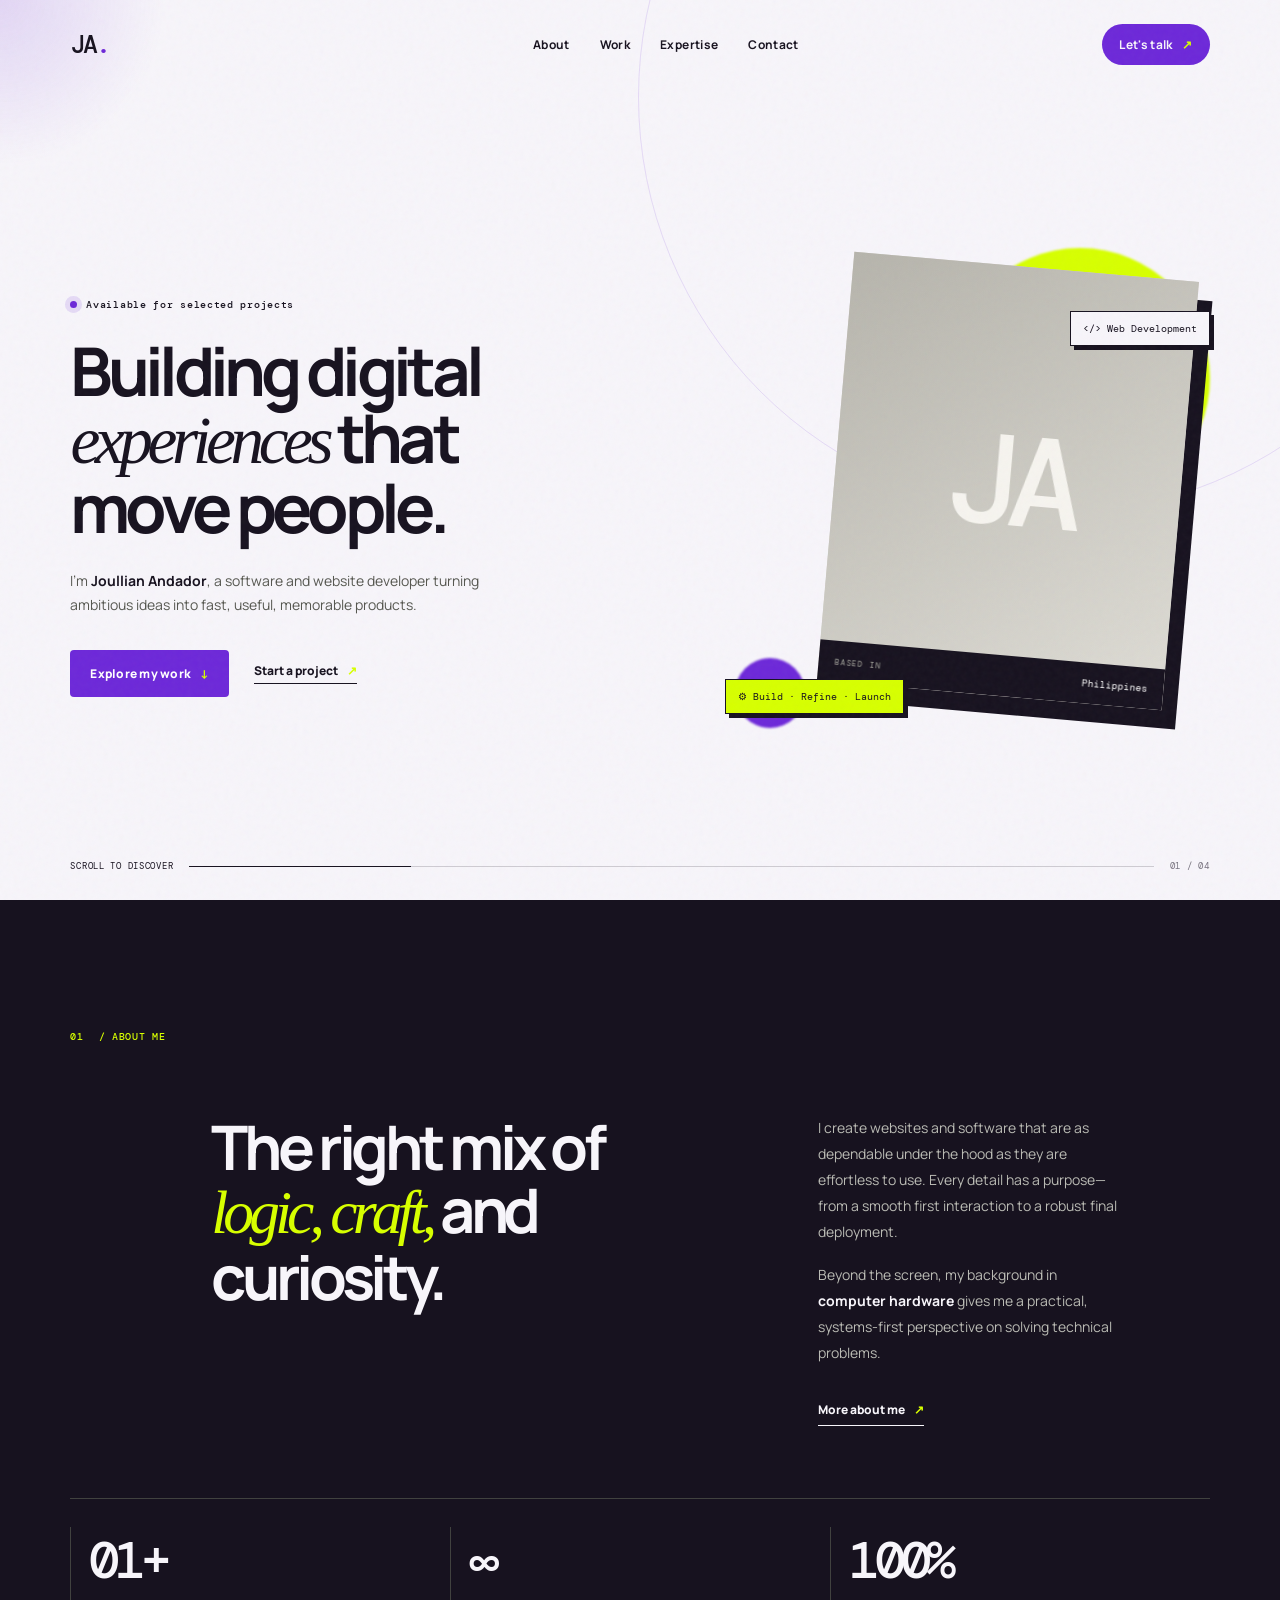
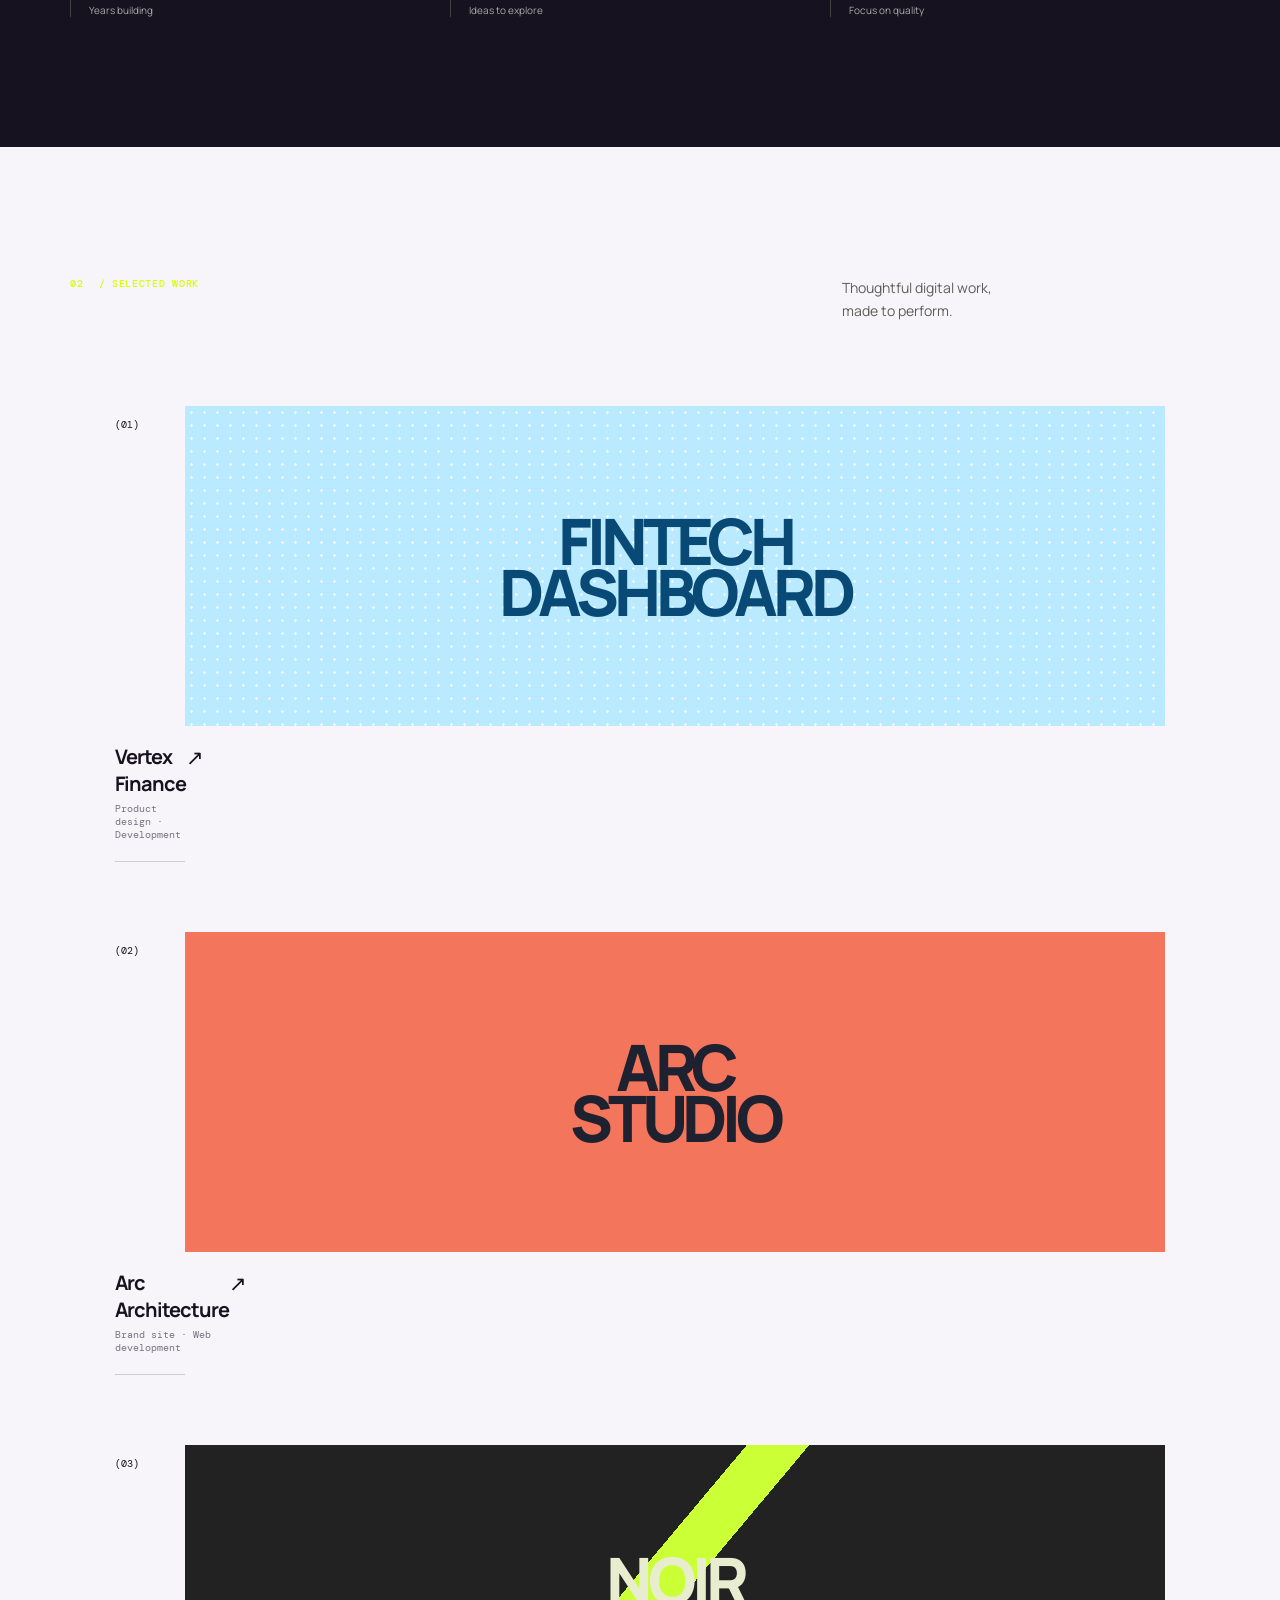
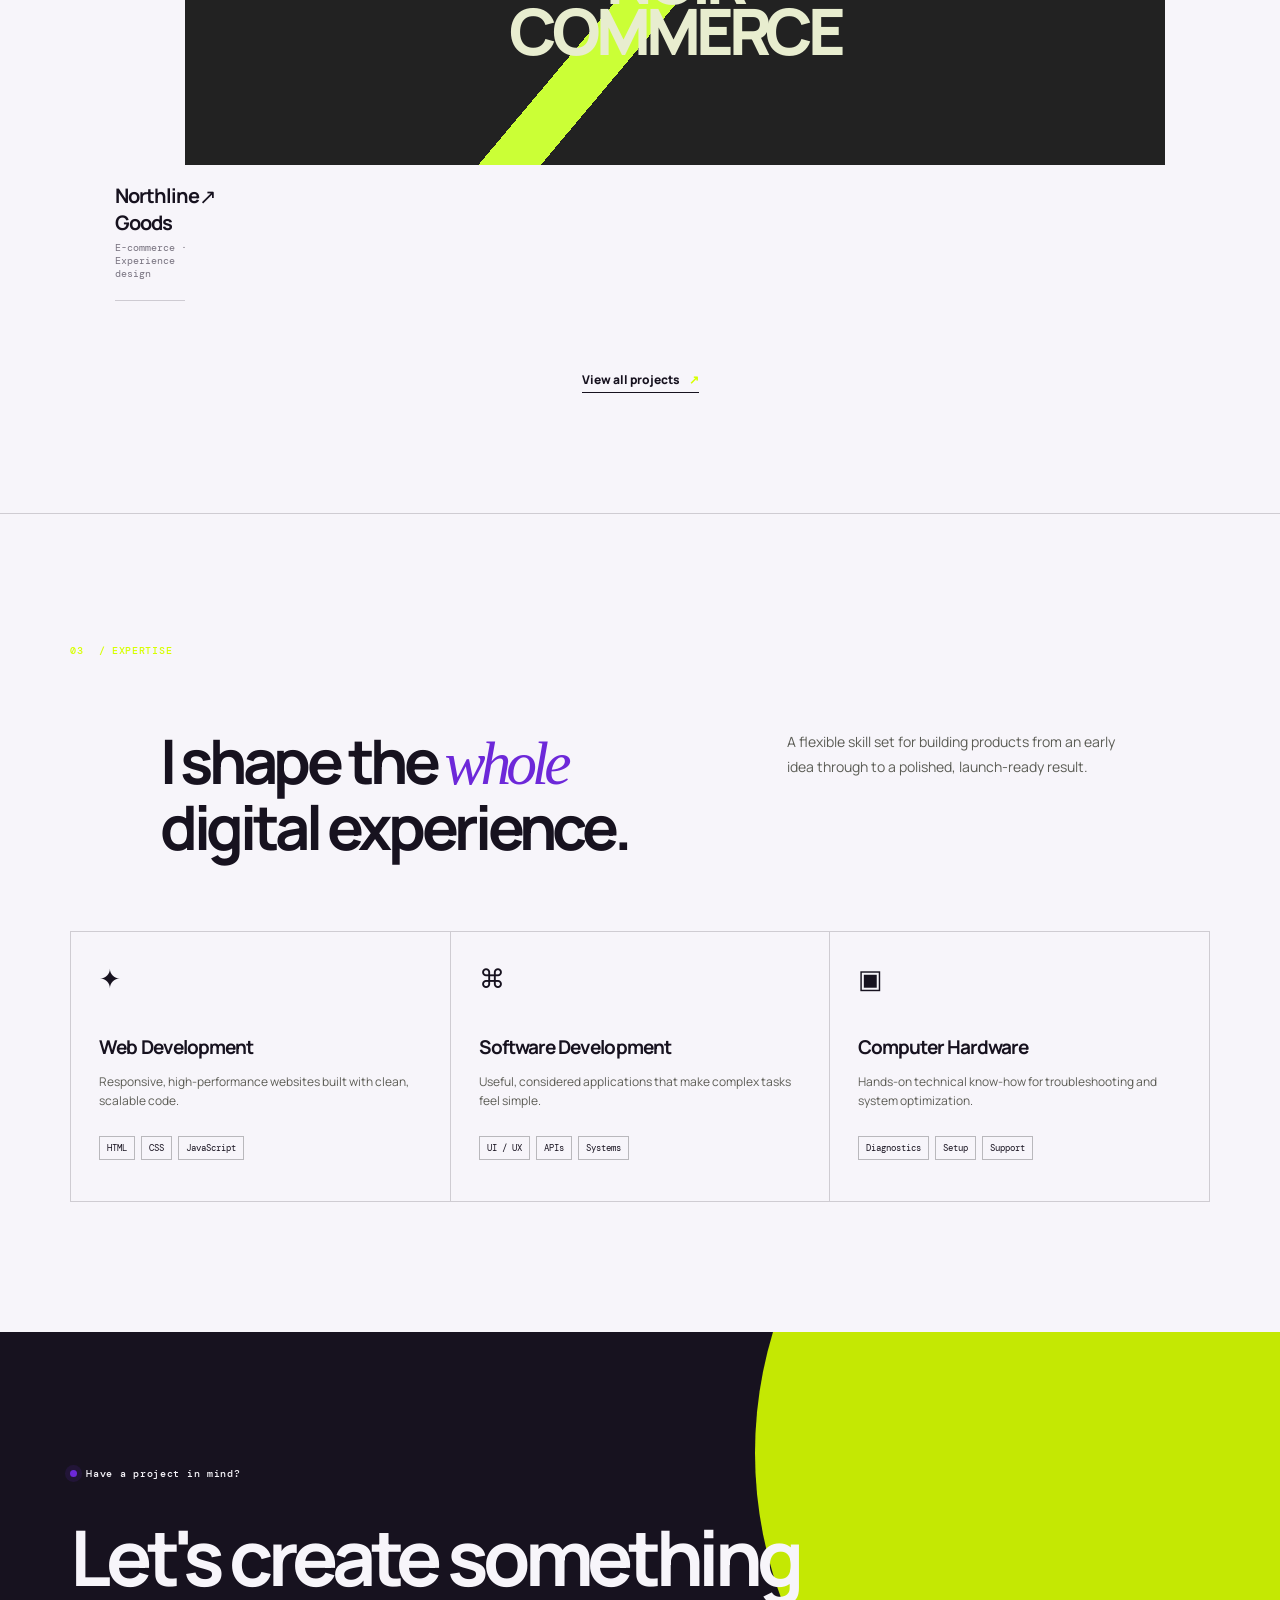
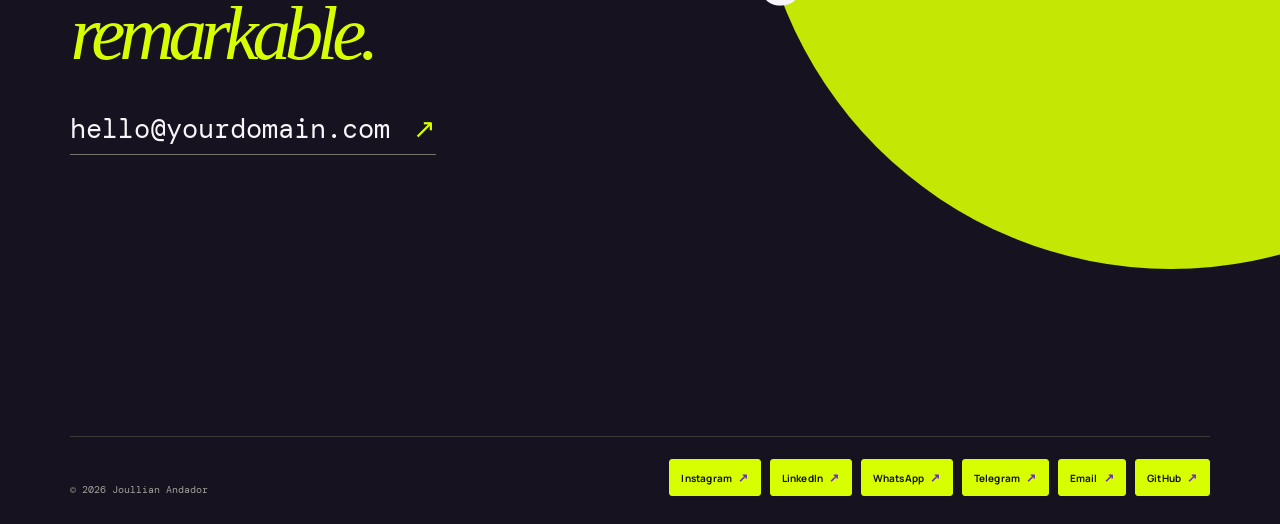
==== index.html @ 6fc22f57 "Add files via upload" ====
<!DOCTYPE html>
<html lang="en">
  <head>
    <meta charset="UTF-8" />
    <meta name="viewport" content="width=device-width, initial-scale=1.0" />
    <meta name="description" content="Joullian Andador — Software and Website Developer portfolio." />
    <title>Joullian Andador | Developer Portfolio</title>
    <link rel="preconnect" href="https://fonts.googleapis.com" />
    <link rel="preconnect" href="https://fonts.gstatic.com" crossorigin />
    <link href="https://fonts.googleapis.com/css2?family=DM+Mono:wght@400;500&family=Manrope:wght@400;500;600;700;800&display=swap" rel="stylesheet" />
    <link rel="stylesheet" href="styles.css" />
  </head>
  <body>
    <div class="noise"></div>
    <div class="cursor-glow"></div>

    <header class="site-header">
      <a class="brand" href="#home" aria-label="Joullian Andador home">JA<span>.</span></a>
      <button class="menu-toggle" aria-label="Open navigation" aria-expanded="false"><i></i><i></i></button>
      <nav class="nav" aria-label="Main navigation">
        <a href="#about">About</a><a href="#work">Work</a><a href="#skills">Expertise</a><a href="#contact">Contact</a>
      </nav>
      <a class="header-cta" href="#contact">Let's talk <span>↗</span></a>
    </header>

    <main>
      <section class="hero" id="home">
        <div class="hero-copy reveal">
          <p class="eyebrow"><span></span> Available for selected projects</p>
          <h1>Building digital<br /><em>experiences</em> that<br />move people.</h1>
          <p class="hero-intro">I'm <strong>Joullian Andador</strong>, a software and website developer turning ambitious ideas into fast, useful, memorable products.</p>
          <div class="hero-actions"><a class="button button-primary" href="#work">Explore my work <span>↓</span></a><a class="text-link" href="#contact">Start a project <span>↗</span></a></div>
        </div>
        <div class="hero-visual reveal delay-1">
          <div class="orb orb-one"></div><div class="orb orb-two"></div>
          <div class="portrait-card" data-tilt>
            <!-- Replace assets/profile.png with your own picture when needed. -->
            <img src="assets/profile.png" alt="Joullian Andador" onerror="this.style.display='none';this.nextElementSibling.style.display='grid'" />
            <div class="portrait-fallback"><span>JA</span><small>YOUR PHOTO</small></div>
            <div class="portrait-label"><span>BASED IN</span><b>Philippines</b></div>
          </div>
          <div class="floating-tag tag-code">&lt;/&gt; Web Development</div><div class="floating-tag tag-build">⚙ Build · Refine · Launch</div>
        </div>
        <div class="hero-bottom"><span>SCROLL TO DISCOVER</span><div class="scroll-line"></div><span>01 / 04</span></div>
      </section>

      <section class="about section" id="about">
        <p class="section-index">01 <span>/ ABOUT ME</span></p>
        <div class="about-grid">
          <h2 class="reveal">The right mix of <em>logic, craft,</em> and curiosity.</h2>
          <div class="about-text reveal delay-1"><p>I create websites and software that are as dependable under the hood as they are effortless to use. Every detail has a purpose—from a smooth first interaction to a robust final deployment.</p><p>Beyond the screen, my background in <strong>computer hardware</strong> gives me a practical, systems-first perspective on solving technical problems.</p><a class="text-link" href="about.html">More about me <span>↗</span></a></div>
        </div>
        <div class="stats reveal"><div><strong>01+</strong><span>Years building</span></div><div><strong>∞</strong><span>Ideas to explore</span></div><div><strong>100%</strong><span>Focus on quality</span></div></div>
      </section>

      <section class="work section" id="work">
        <div class="section-heading"><p class="section-index">02 <span>/ SELECTED WORK</span></p><p>Thoughtful digital work,<br />made to perform.</p></div>
        <div class="project-list">
          <a class="project project-a reveal" href="#" aria-label="View project one"><div class="project-number">(01)</div><div class="project-art art-a"><span>FINTECH<br />DASHBOARD</span></div><div class="project-info"><div><h3>Vertex Finance</h3><p>Product design · Development</p></div><span class="project-arrow">↗</span></div></a>
          <a class="project project-b reveal" href="#" aria-label="View project two"><div class="project-number">(02)</div><div class="project-art art-b"><span>ARC<br />STUDIO</span></div><div class="project-info"><div><h3>Arc Architecture</h3><p>Brand site · Web development</p></div><span class="project-arrow">↗</span></div></a>
          <a class="project project-c reveal" href="#" aria-label="View project three"><div class="project-number">(03)</div><div class="project-art art-c"><span>NOIR<br />COMMERCE</span></div><div class="project-info"><div><h3>Northline Goods</h3><p>E-commerce · Experience design</p></div><span class="project-arrow">↗</span></div></a>
        </div>
        <a class="all-work text-link" href="projects.html">View all projects <span>↗</span></a>
      </section>

      <section class="skills section" id="skills">
        <p class="section-index">03 <span>/ EXPERTISE</span></p>
        <div class="skills-head"><h2 class="reveal">I shape the <em>whole</em><br />digital experience.</h2><p class="reveal delay-1">A flexible skill set for building products from an early idea through to a polished, launch-ready result.</p></div>
        <div class="skill-grid">
          <article class="skill-card reveal"><span class="skill-icon">✦</span><h3>Web Development</h3><p>Responsive, high-performance websites built with clean, scalable code.</p><div class="chips"><span>HTML</span><span>CSS</span><span>JavaScript</span></div></article>
          <article class="skill-card reveal delay-1"><span class="skill-icon">⌘</span><h3>Software Development</h3><p>Useful, considered applications that make complex tasks feel simple.</p><div class="chips"><span>UI / UX</span><span>APIs</span><span>Systems</span></div></article>
          <article class="skill-card reveal delay-2"><span class="skill-icon">▣</span><h3>Computer Hardware</h3><p>Hands-on technical know-how for troubleshooting and system optimization.</p><div class="chips"><span>Diagnostics</span><span>Setup</span><span>Support</span></div></article>
        </div>
      </section>

      <section class="contact" id="contact">
        <div class="contact-orb"></div><p class="eyebrow reveal"><span></span> Have a project in mind?</p><h2 class="reveal delay-1">Let's create something<br /><em>remarkable.</em></h2><a class="contact-email reveal delay-2" href="mailto:hello@yourdomain.com">hello@yourdomain.com <span>↗</span></a>
        <div class="contact-footer"><p>© <span id="year"></span> Joullian Andador</p><div class="socials"><a href="https://instagram.com/yourusername" target="_blank" rel="noreferrer">Instagram <span>↗</span></a><a href="https://linkedin.com/in/yourusername" target="_blank" rel="noreferrer">LinkedIn <span>↗</span></a><a href="https://wa.me/yourphonenumber" target="_blank" rel="noreferrer">WhatsApp <span>↗</span></a><a href="https://t.me/yourusername" target="_blank" rel="noreferrer">Telegram <span>↗</span></a><a href="mailto:hello@yourdomain.com">Email <span>↗</span></a><a href="https://github.com/yourusername" target="_blank" rel="noreferrer">GitHub <span>↗</span></a></div></div>
      </section>
    </main>
    <script src="script.js"></script>
  </body>
</html>
---- styles.css ----
:root{--ink:#101112;--paper:#f2f0eb;--lime:#cdff37;--muted:#85857e;--line:rgba(16,17,18,.18)}*{box-sizing:border-box}html{scroll-behavior:smooth}body{margin:0;background:var(--paper);color:var(--ink);font-family:Manrope,Arial,sans-serif;overflow-x:hidden}.noise{position:fixed;inset:0;opacity:.045;pointer-events:none;z-index:10;background-image:url("data:image/svg+xml,%3Csvg viewBox='0 0 180 180' xmlns='http://www.w3.org/2000/svg'%3E%3Cfilter id='n'%3E%3CfeTurbulence type='fractalNoise' baseFrequency='.95' numOctaves='4' stitchTiles='stitch'/%3E%3C/filter%3E%3Crect width='100%25' height='100%25' filter='url(%23n)' opacity='.8'/%3E%3C/svg%3E")}.cursor-glow{position:fixed;width:360px;height:360px;border-radius:50%;background:radial-gradient(circle,rgba(205,255,55,.16),transparent 65%);pointer-events:none;z-index:0;transform:translate(-50%,-50%);transition:opacity .3s}.site-header{height:88px;display:flex;align-items:center;justify-content:space-between;padding:0 5.5vw;position:absolute;width:100%;z-index:4}.brand{color:var(--ink);text-decoration:none;font-family:'DM Mono',monospace;font-size:25px;font-weight:500;letter-spacing:-2px}.brand span{color:#78a400}.nav{display:flex;gap:30px;margin-left:120px}.nav a,.header-cta,.socials a{color:var(--ink);text-decoration:none;font-size:12px;font-weight:700;letter-spacing:.03em}.nav a{position:relative}.nav a:after{content:'';position:absolute;bottom:-5px;left:0;width:0;height:1px;background:var(--ink);transition:width .25s}.nav a:hover:after{width:100%}.header-cta{background:var(--ink);color:var(--paper);padding:12px 17px;border-radius:50px}.header-cta span,.button span,.text-link span,.contact-email span{color:var(--lime);margin-left:7px}.menu-toggle{display:none}.hero{position:relative;min-height:100vh;padding:170px 5.5vw 75px;display:grid;grid-template-columns:1.15fr .85fr;align-items:center;overflow:hidden}.hero:before{content:'';position:absolute;width:65vw;height:65vw;max-width:900px;max-height:900px;border-radius:50%;border:1px solid rgba(16,17,18,.07);right:-15vw;top:-25vw}.hero-copy{position:relative;z-index:2}.eyebrow,.section-index{font-family:'DM Mono',monospace;font-size:10px;letter-spacing:.07em;font-weight:500}.eyebrow{display:flex;align-items:center;gap:9px;margin:0 0 26px}.eyebrow span{display:inline-block;width:7px;height:7px;border-radius:50%;background:#92c900;box-shadow:0 0 0 5px rgba(146,201,0,.13)}h1,h2,h3,p{margin-top:0}h1{font-size:clamp(45px,5.25vw,83px);letter-spacing:-.07em;line-height:.99;font-weight:700;margin-bottom:28px}em{font-family:Georgia,serif;font-weight:400;letter-spacing:-.08em}.hero-intro{max-width:435px;font-size:14px;line-height:1.75;color:#55564f}.hero-intro strong{color:var(--ink)}.hero-actions{display:flex;align-items:center;gap:25px;margin-top:32px}.button{display:inline-block;text-decoration:none;font-size:12px;font-weight:800;letter-spacing:.02em;padding:15px 20px;border-radius:4px}.button-primary{background:var(--ink);color:white;box-shadow:0 7px 0 transparent;transition:transform .25s,box-shadow .25s}.button-primary:hover{transform:translateY(-4px);box-shadow:0 10px 18px rgba(0,0,0,.16)}.text-link{font-size:12px;font-weight:800;color:var(--ink);text-decoration:none;border-bottom:1px solid var(--ink);padding-bottom:4px;transition:color .2s}.text-link:hover{color:#6a9000}.hero-visual{height:500px;position:relative;z-index:1}.portrait-card{width:min(27vw,350px);height:430px;position:absolute;right:6%;top:18px;background:#d8d5cf;overflow:hidden;transform:rotate(5deg);box-shadow:15px 18px 0 var(--ink);transition:transform .4s ease}.portrait-card img{width:100%;height:100%;object-fit:cover;filter:grayscale(1) contrast(1.05)}.portrait-fallback{height:100%;place-items:center;background:linear-gradient(145deg,#b6b4ac,#dfddd6);font-family:'DM Mono',monospace;color:#f6f4ef;display:none;position:relative}.portrait-fallback span{font-size:clamp(75px,10vw,135px);font-weight:500;letter-spacing:-12px}.portrait-fallback small{position:absolute;bottom:22px;letter-spacing:.18em;font-size:9px}.portrait-label{position:absolute;bottom:0;left:0;right:0;padding:14px 16px;background:var(--ink);color:white;display:flex;justify-content:space-between;align-items:center;font-family:'DM Mono',monospace}.portrait-label span{font-size:8px;color:#a5a59d;letter-spacing:.1em}.portrait-label b{font-size:10px;font-weight:400}.orb{position:absolute;border-radius:50%;filter:blur(1px)}.orb-one{width:260px;height:260px;background:var(--lime);right:0;top:0}.orb-two{width:70px;height:70px;background:#fe7657;left:2%;bottom:20px}.floating-tag{position:absolute;font-family:'DM Mono',monospace;font-size:10px;background:var(--paper);border:1px solid var(--ink);padding:10px 12px;box-shadow:4px 4px 0 var(--ink)}.tag-code{right:0;top:63px}.tag-build{left:0;bottom:34px;background:var(--lime)}.hero-bottom{position:absolute;bottom:28px;left:5.5vw;right:5.5vw;display:flex;align-items:center;gap:16px;font:9px 'DM Mono',monospace;letter-spacing:.08em}.hero-bottom span:last-child{color:var(--muted)}.scroll-line{height:1px;flex:1;background:var(--line);position:relative}.scroll-line:after{content:'';position:absolute;width:23%;height:1px;background:var(--ink);animation:scroll 2s infinite ease-in-out}@keyframes scroll{50%{transform:translateX(300%)}}.section{padding:130px 5.5vw}.about{background:var(--ink);color:var(--paper)}.section-index{margin:0;color:var(--lime)}.section-index span{color:inherit;margin-left:8px}.about-grid{display:grid;grid-template-columns:1.2fr .8fr;gap:12vw;padding:72px 7vw 72px 11vw}.about h2,.skills h2{font-size:clamp(38px,4.8vw,71px);line-height:1.03;letter-spacing:-.07em;margin:0}.about h2 em{color:var(--lime)}.about-text{max-width:405px;font-size:14px;line-height:1.85;color:#babbb4}.about-text p+p{margin-top:18px}.about-text strong{color:var(--paper)}.about .text-link{display:inline-block;color:var(--paper);border-color:var(--paper);margin-top:19px}.stats{border-top:1px solid #41423f;display:grid;grid-template-columns:repeat(3,1fr);padding-top:28px}.stats div{border-left:1px solid #41423f;padding-left:18px}.stats strong{font:500 clamp(33px,4vw,57px) 'DM Mono',monospace;display:block;letter-spacing:-.1em}.stats span{font-size:10px;color:#aaa;display:block;margin-top:9px}.work{padding-bottom:110px}.section-heading{display:flex;justify-content:space-between;align-items:flex-start;margin-bottom:70px}.section-heading>p:last-child{font-size:14px;line-height:1.6;margin-right:17vw;color:#5d5d58}.project-list{max-width:1050px;margin:auto}.project{display:grid;grid-template-columns:70px 1fr;text-decoration:none;color:var(--ink);position:relative;margin-bottom:70px}.project-number{font:10px 'DM Mono',monospace;padding-top:12px}.project-art{height:320px;overflow:hidden;display:grid;place-items:center;font-size:clamp(33px,5vw,68px);font-weight:800;letter-spacing:-.08em;line-height:.8;text-align:center;transition:transform .4s}.project:hover .project-art{transform:scale(.985)}.art-a{background:#b9eaff;color:#084a75;background-image:radial-gradient(circle at 50%,rgba(255,255,255,.8) 1px,transparent 1.5px);background-size:13px 13px}.art-b{background:#f2755c;color:#1e2230}.art-c{background:#222;color:#e8edcf;background-image:linear-gradient(130deg,transparent 45%,#cbff36 45%,#cbff36 50%,transparent 50%)}.project-info{display:flex;justify-content:space-between;border-bottom:1px solid var(--line);padding:17px 0 20px}.project-info h3{font-size:20px;letter-spacing:-.05em;margin-bottom:5px}.project-info p{font:10px 'DM Mono',monospace;color:var(--muted);margin:0}.project-arrow{font-size:21px;transition:transform .25s}.project:hover .project-arrow{transform:translate(4px,-4px)}.all-work{display:block;width:max-content;margin:10px auto}.skills{border-top:1px solid var(--line)}.skills-head{display:grid;grid-template-columns:1.2fr .8fr;gap:10vw;padding:72px 7vw}.skills-head p{font-size:14px;line-height:1.8;color:#5b5c55;max-width:360px}.skills h2 em{color:#81aa00}.skill-grid{display:grid;grid-template-columns:repeat(3,1fr);border-top:1px solid var(--line);border-left:1px solid var(--line)}.skill-card{min-height:270px;padding:28px;border-right:1px solid var(--line);border-bottom:1px solid var(--line);transition:background .3s,transform .3s}.skill-card:hover{background:var(--lime);transform:translateY(-7px)}.skill-icon{font-size:26px}.skill-card h3{font-size:19px;letter-spacing:-.05em;margin:38px 0 12px}.skill-card p{font-size:12px;color:#5c5c55;line-height:1.65;min-height:42px}.chips{display:flex;gap:6px;flex-wrap:wrap;margin-top:22px}.chips span{font:9px 'DM Mono',monospace;border:1px solid rgba(0,0,0,.25);padding:5px 7px}.contact{min-height:88vh;position:relative;overflow:hidden;background:var(--ink);color:var(--paper);padding:135px 5.5vw 28px}.contact-orb{width:65vw;height:65vw;max-width:850px;max-height:850px;border-radius:50%;background:var(--lime);position:absolute;right:-24vw;top:-23vw;opacity:.9}.contact .eyebrow{position:relative}.contact h2{position:relative;font-size:clamp(43px,6vw,91px);line-height:.96;letter-spacing:-.07em;margin:40px 0}.contact h2 em{color:var(--lime)}.contact-email{position:relative;color:var(--paper);font:clamp(18px,2.1vw,31px) 'DM Mono',monospace;text-decoration:none;border-bottom:1px solid #75766f;padding-bottom:8px}.contact-footer{position:absolute;left:5.5vw;right:5.5vw;bottom:28px;display:flex;justify-content:space-between;align-items:end;border-top:1px solid #3c3d3b;padding-top:22px;font:10px 'DM Mono',monospace;color:#a1a29a}.contact-footer p{margin:0}.socials{display:flex;flex-wrap:wrap;justify-content:flex-end;gap:17px}.socials a{color:var(--paper);font-size:10px}.reveal{opacity:0;transform:translateY(24px);transition:opacity .75s ease,transform .75s cubic-bezier(.2,.8,.2,1)}.reveal.visible{opacity:1;transform:none}.delay-1{transition-delay:.12s}.delay-2{transition-delay:.24s}
@media(max-width:760px){.site-header{height:72px;padding:0 6vw}.nav,.header-cta{display:none}.menu-toggle{display:flex;width:40px;height:36px;flex-direction:column;justify-content:center;gap:6px;background:transparent;border:0}.menu-toggle i{display:block;width:23px;height:2px;background:var(--ink);margin-left:auto}.nav.open{display:flex;position:absolute;top:71px;left:0;right:0;margin:0;background:var(--paper);padding:22px 6vw;flex-direction:column;gap:20px;border-bottom:1px solid var(--line)}.hero{padding:122px 6vw 80px;display:block;min-height:850px}.hero h1{font-size:clamp(46px,13vw,70px)}.hero-visual{height:350px;margin-top:35px}.portrait-card{width:215px;height:285px;right:11%;top:22px;box-shadow:10px 12px 0 var(--ink)}.orb-one{width:190px;height:190px}.tag-code{top:5px}.tag-build{bottom:10px}.about-grid,.skills-head{grid-template-columns:1fr;padding:55px 0;gap:30px}.section{padding:85px 6vw}.stats{grid-template-columns:1fr 1fr;gap:25px}.stats div:last-child{grid-column:span 2}.section-heading{margin-bottom:43px}.section-heading>p:last-child{margin:0;text-align:right;font-size:12px}.project{grid-template-columns:1fr;margin-bottom:48px}.project-number{padding:0 0 8px}.project-art{height:230px}.project-info{padding:13px 0}.skill-grid{grid-template-columns:1fr}.skill-card{min-height:230px}.contact{padding:85px 6vw 130px;min-height:680px}.contact-orb{width:480px;height:480px;right:-280px;top:-170px}.contact-footer{left:6vw;right:6vw;bottom:22px;display:block}.socials{justify-content:flex-start;gap:11px 16px;margin-top:19px}.cursor-glow{display:none}}

/* Purple and neon-lime visual system */
:root{--ink:#17121f;--paper:#f7f5fa;--purple:#6d28d9;--lime:#d7ff00;--muted:#77727f;--line:rgba(23,18,31,.18)}
.brand span{color:var(--purple)}.header-cta,.button-primary{background:var(--purple)}.eyebrow span{background:var(--purple);box-shadow:0 0 0 5px rgba(109,40,217,.13)}.text-link:hover{color:var(--purple)}.orb-two{background:var(--purple)}.skills h2 em{color:var(--purple)}.cursor-glow{background:radial-gradient(circle,rgba(109,40,217,.15),transparent 65%)}.hero:before{border-color:rgba(109,40,217,.13)}
.socials{display:flex;flex-wrap:wrap;justify-content:flex-end;gap:9px}.socials a{color:var(--ink);background:var(--lime);border:1px solid var(--lime);padding:9px 11px;border-radius:3px;font:700 10px Manrope,Arial,sans-serif;letter-spacing:.02em;transition:background .2s,color .2s,transform .2s}.socials a span{color:var(--purple);margin-left:4px;font-size:12px}.socials a:hover{background:var(--purple);border-color:var(--purple);color:white;transform:translateY(-3px)}.socials a:hover span{color:var(--lime)}
.inner-page{background:var(--paper)}.inner-header{position:relative;border-bottom:1px solid var(--line)}.page-hero{padding:115px 14vw 100px;min-height:54vh;background:linear-gradient(120deg,#f7f5fa 65%,#eee8fb)}.page-hero h1{margin:24px 0}.page-hero>p:last-child{font-size:15px;line-height:1.8;color:#57515f;max-width:500px}.bio-section{display:grid;grid-template-columns:.85fr 1.15fr;gap:10vw;align-items:center;padding:100px 12vw}.bio-image{position:relative;max-width:390px}.bio-image img{width:100%;display:block;filter:contrast(1.04)}.bio-image span{display:block;background:var(--purple);color:white;padding:12px;font:10px 'DM Mono',monospace;letter-spacing:.08em}.bio-copy h2{font-size:clamp(38px,4.5vw,64px);letter-spacing:-.07em;line-height:1.02;margin:28px 0}.bio-copy h2 em{color:var(--purple)}.bio-copy>p:not(.section-index){font-size:14px;line-height:1.85;color:#5d5762}.bio-copy .button{margin-top:14px}.principles{padding:90px 5.5vw;background:var(--ink);color:var(--paper)}.principle-grid{display:grid;grid-template-columns:repeat(3,1fr);margin-top:55px;border-top:1px solid #494253}.principle-grid article{padding:28px;border-right:1px solid #494253}.principle-grid article:first-child{padding-left:0}.principle-grid span{font:10px 'DM Mono',monospace;color:var(--lime)}.principle-grid h3{font-size:26px;letter-spacing:-.06em;margin:45px 0 10px}.principle-grid p{font-size:13px;line-height:1.7;color:#b8b2bf;max-width:220px}.all-projects{padding:0 12vw 100px}.all-projects .project{max-width:1050px;margin:0 auto 74px}.art-d{background:var(--purple);color:var(--lime);background-image:linear-gradient(45deg,rgba(255,255,255,.09) 25%,transparent 25%,transparent 75%,rgba(255,255,255,.09) 75%);background-size:24px 24px}.mini-footer{padding:25px 5.5vw;border-top:1px solid var(--line);display:flex;justify-content:space-between;font:10px 'DM Mono',monospace;color:var(--muted)}.mini-footer a{color:var(--purple);font-weight:700;text-decoration:none}
@media(max-width:760px){.socials{justify-content:flex-start;gap:8px;margin-top:19px}.page-hero{padding:80px 6vw 65px;min-height:auto}.bio-section{grid-template-columns:1fr;padding:65px 6vw;gap:45px}.bio-image{max-width:300px}.principle-grid{grid-template-columns:1fr;margin-top:30px}.principle-grid article,.principle-grid article:first-child{padding:24px 0;border-right:0;border-bottom:1px solid #494253}.principle-grid h3{margin:18px 0 8px}.all-projects{padding:0 6vw 60px}.mini-footer{padding:22px 6vw}}
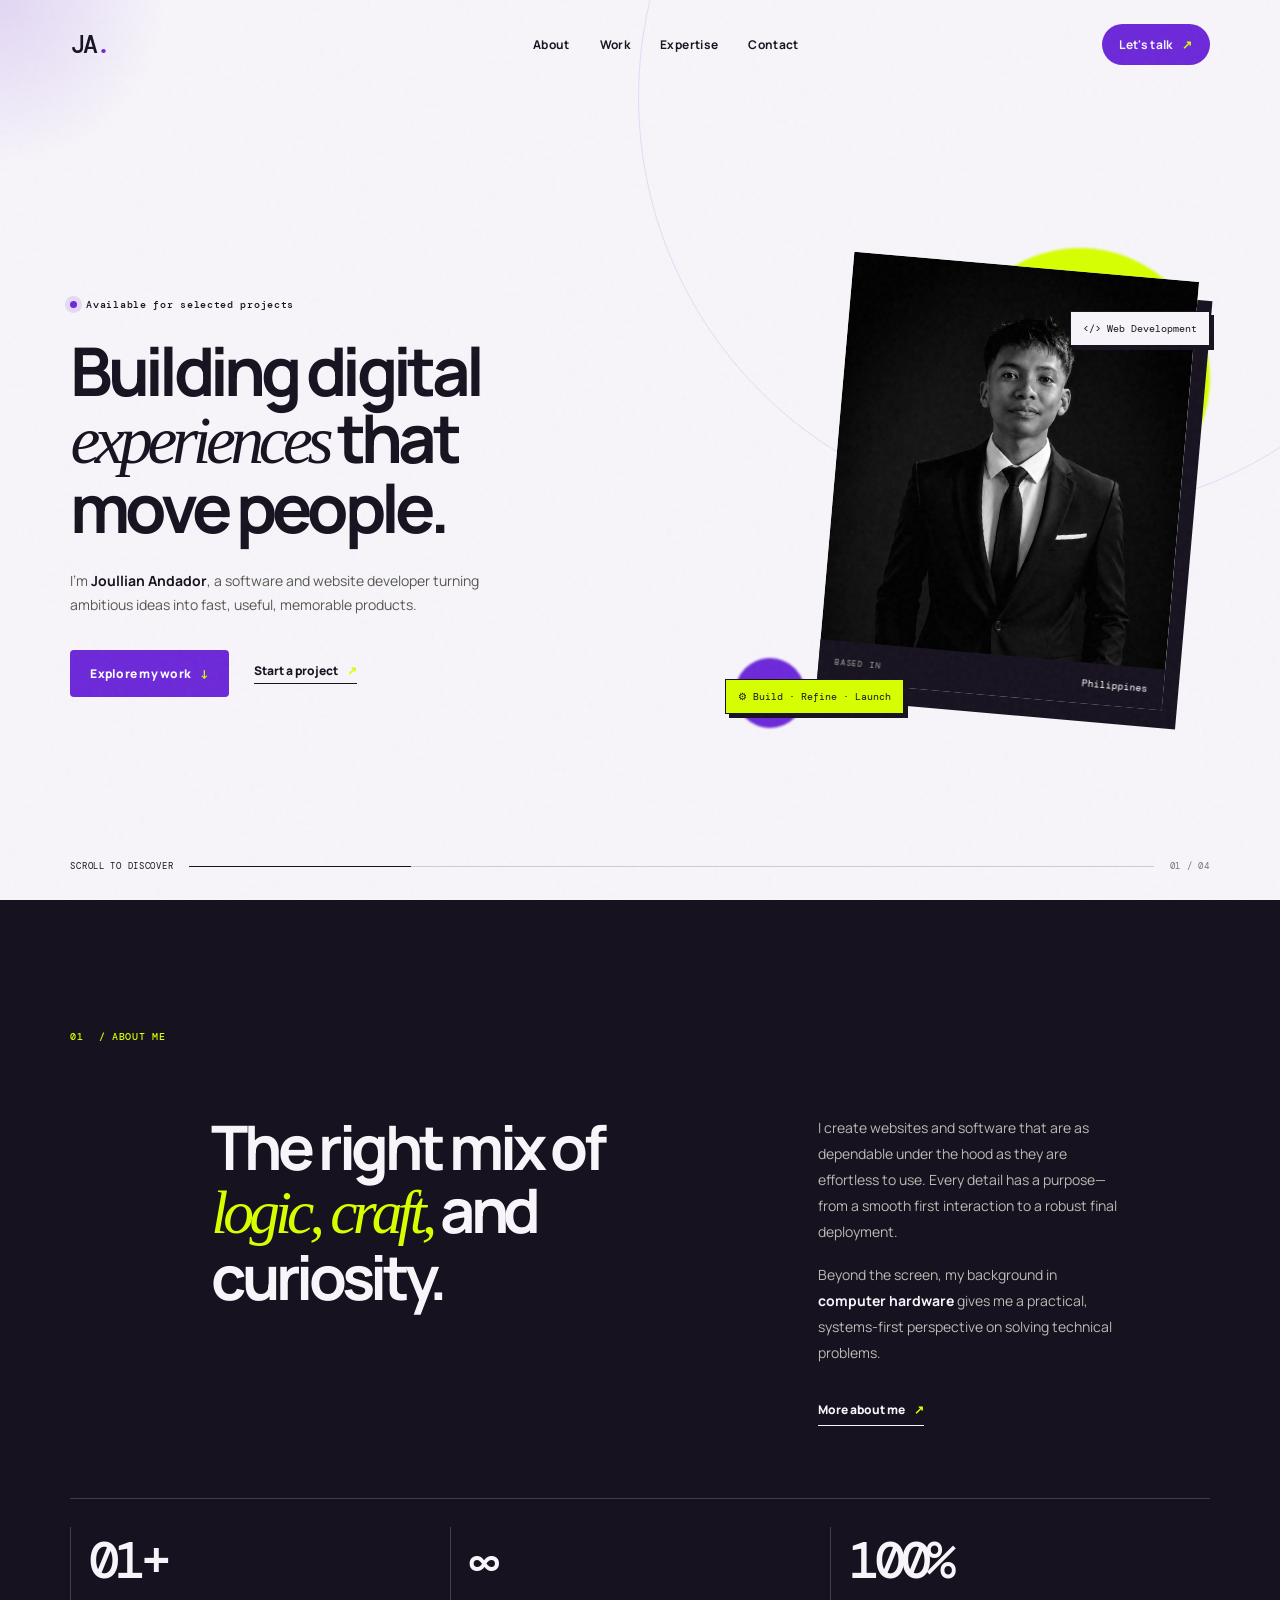
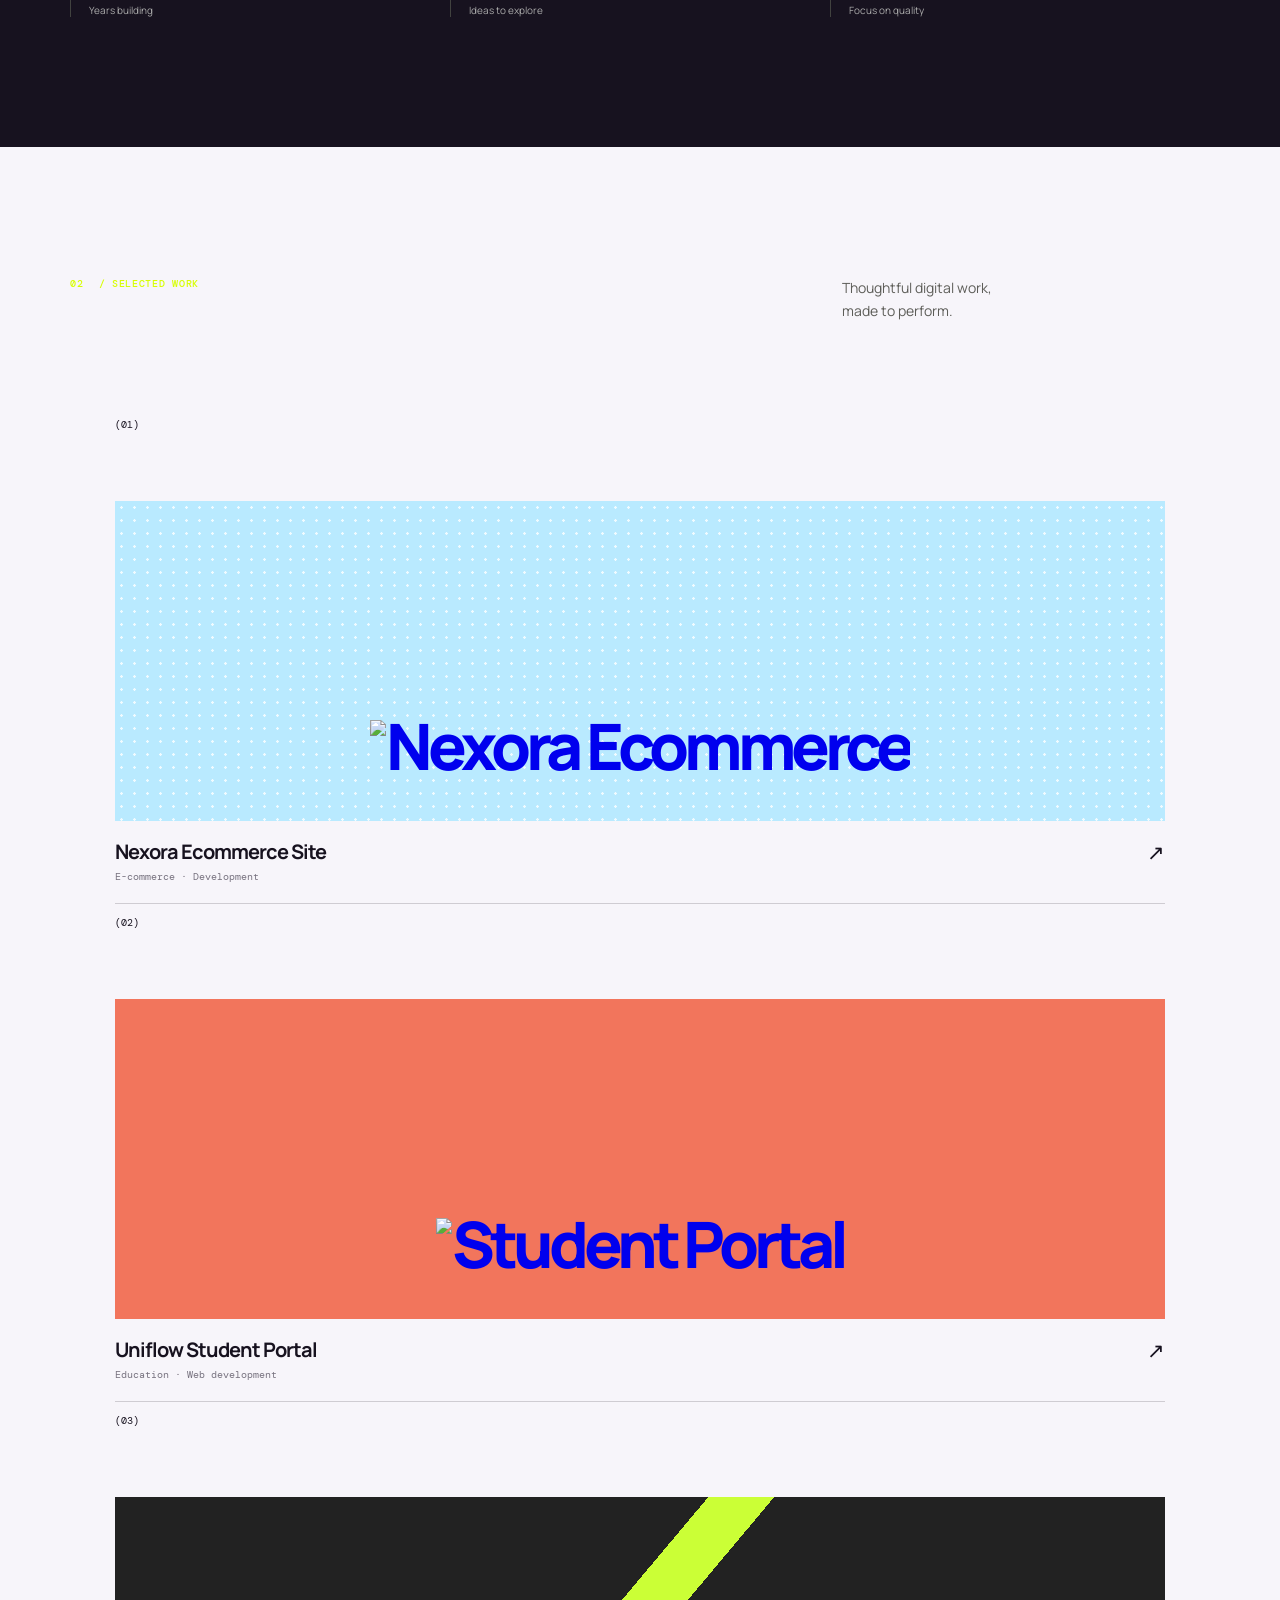
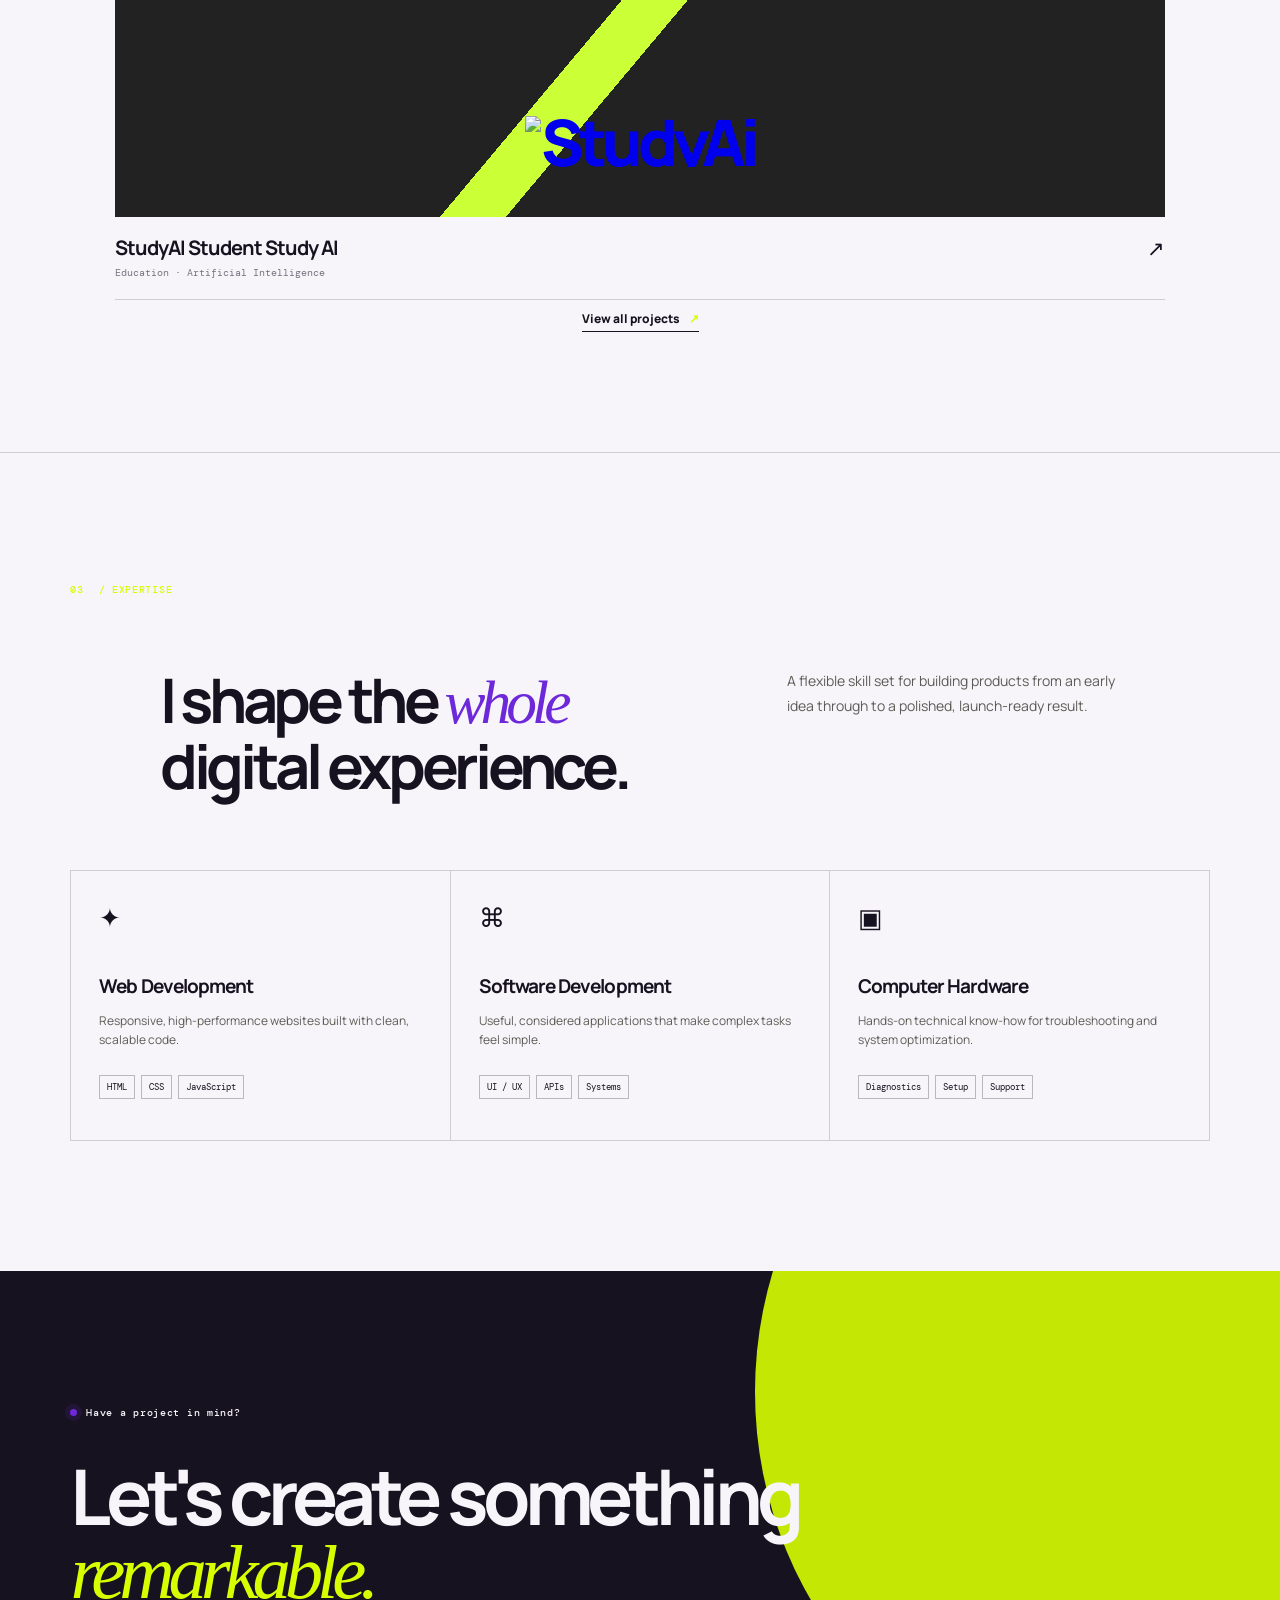
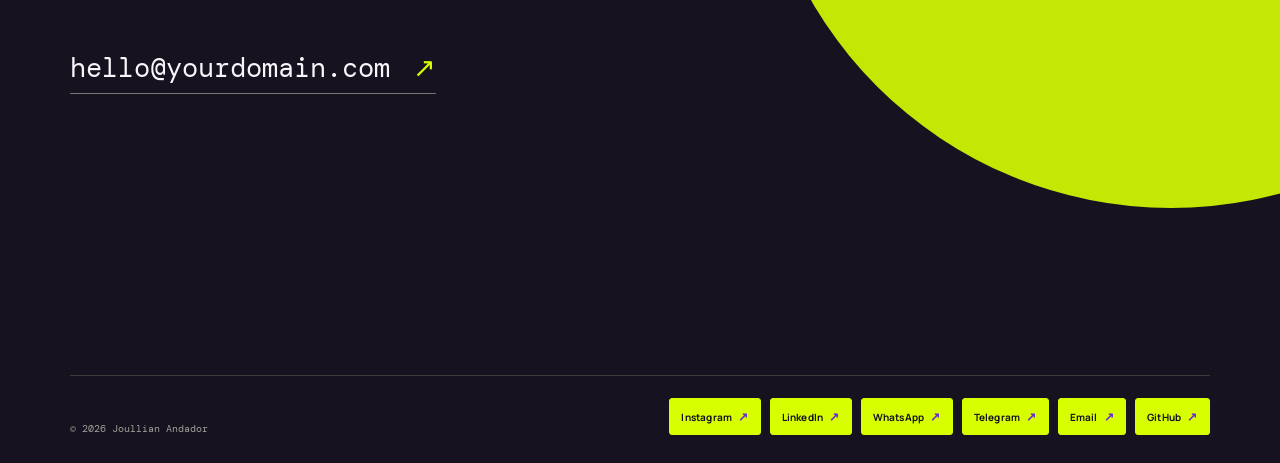
==== commit 7b3376f2: "Update index.html" ====
--- a/index.html
+++ b/index.html
@@ -55,11 +55,62 @@
 
       <section class="work section" id="work">
         <div class="section-heading"><p class="section-index">02 <span>/ SELECTED WORK</span></p><p>Thoughtful digital work,<br />made to perform.</p></div>
-        <div class="project-list">
-          <a class="project project-a reveal" href="#" aria-label="View project one"><div class="project-number">(01)</div><div class="project-art art-a"><span>FINTECH<br />DASHBOARD</span></div><div class="project-info"><div><h3>Vertex Finance</h3><p>Product design · Development</p></div><span class="project-arrow">↗</span></div></a>
-          <a class="project project-b reveal" href="#" aria-label="View project two"><div class="project-number">(02)</div><div class="project-art art-b"><span>ARC<br />STUDIO</span></div><div class="project-info"><div><h3>Arc Architecture</h3><p>Brand site · Web development</p></div><span class="project-arrow">↗</span></div></a>
-          <a class="project project-c reveal" href="#" aria-label="View project three"><div class="project-number">(03)</div><div class="project-art art-c"><span>NOIR<br />COMMERCE</span></div><div class="project-info"><div><h3>Northline Goods</h3><p>E-commerce · Experience design</p></div><span class="project-arrow">↗</span></div></a>
-        </div>
+       <div class="project-list">
+
+
+  <a class="project project-a reveal" href="#" aria-label="View project one">
+    <div class="project-number">(01)</div>
+
+    <div class="project-art art-a">
+      <a href="https://joullianandador07.github.io/Joullian-ecommerce-site/"><img src="assets/ecommerce.png" alt="Nexora Ecommerce"></a>
+    </div>
+
+    <div class="project-info">
+      <div>
+        <h3>Nexora Ecommerce Site</h3>
+        <p>E-commerce · Development</p>
+      </div>
+      <span class="project-arrow">↗</span>
+    </div>
+  </a>
+
+
+  <!-- PROJECT 02 -->
+  <a class="project project-b reveal" href="#" aria-label="View project two">
+    <div class="project-number">(02)</div>
+
+    <div class="project-art art-b">
+      <a href="https://joullianandador07.github.io/Joullian-student-portal/"><img src="assets/student portal.png" alt="Student Portal"></a>
+    </div>
+
+    <div class="project-info">
+      <div>
+        <h3>Uniflow Student Portal</h3>
+        <p>Education · Web development</p>
+      </div>
+      <span class="project-arrow">↗</span>
+    </div>
+  </a>
+
+
+  <!-- PROJECT 03 -->
+  <a class="project project-c reveal" href="#" aria-label="View project three">
+    <div class="project-number">(03)</div>
+
+    <div class="project-art art-c">
+      <a href="https://joullianandador07.github.io/Joullian-ai-study-assistant/"><img src="assets/student study ai.png" alt="StudyAi"></a>
+    </div>
+
+    <div class="project-info">
+      <div>
+        <h3>StudyAI Student Study AI</h3>
+        <p>Education · Artificial Intelligence </p>
+      </div>
+      <span class="project-arrow">↗</span>
+    </div>
+  </a>
+
+</div>
         <a class="all-work text-link" href="projects.html">View all projects <span>↗</span></a>
       </section>
 
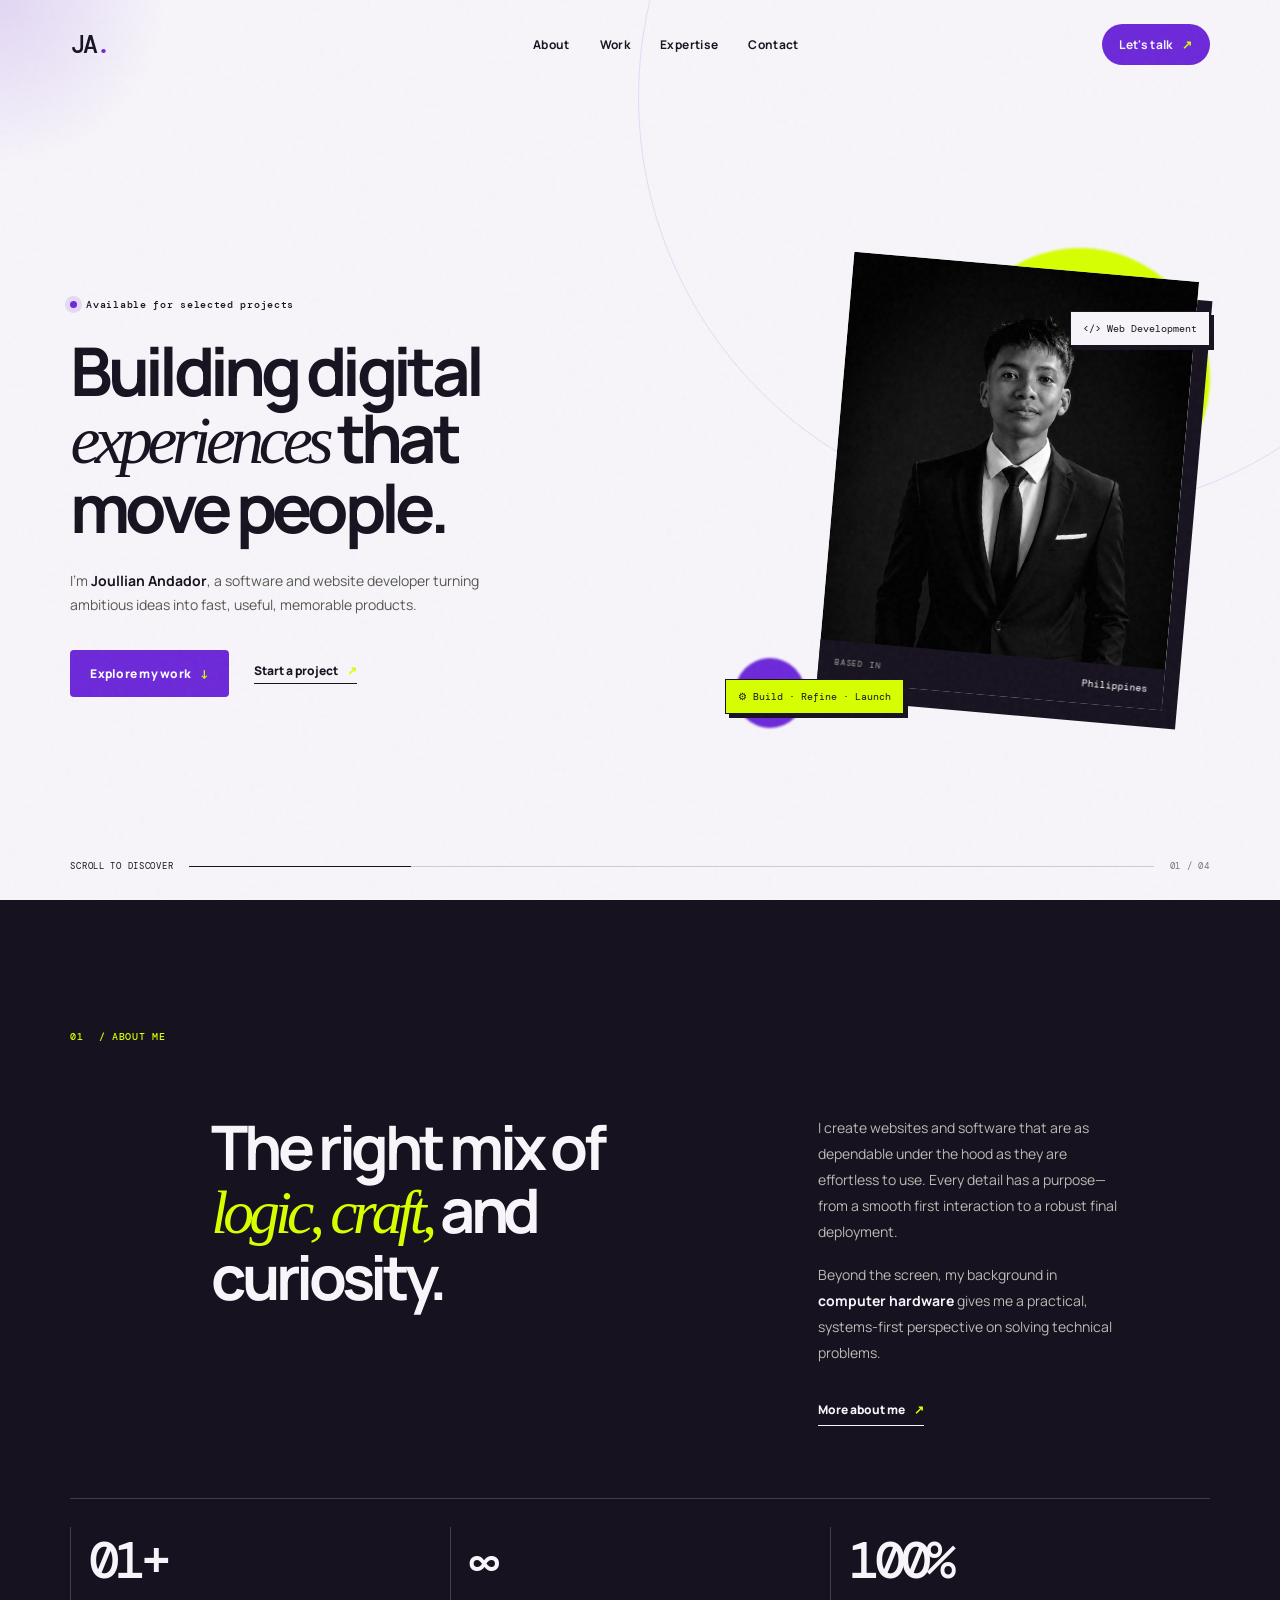
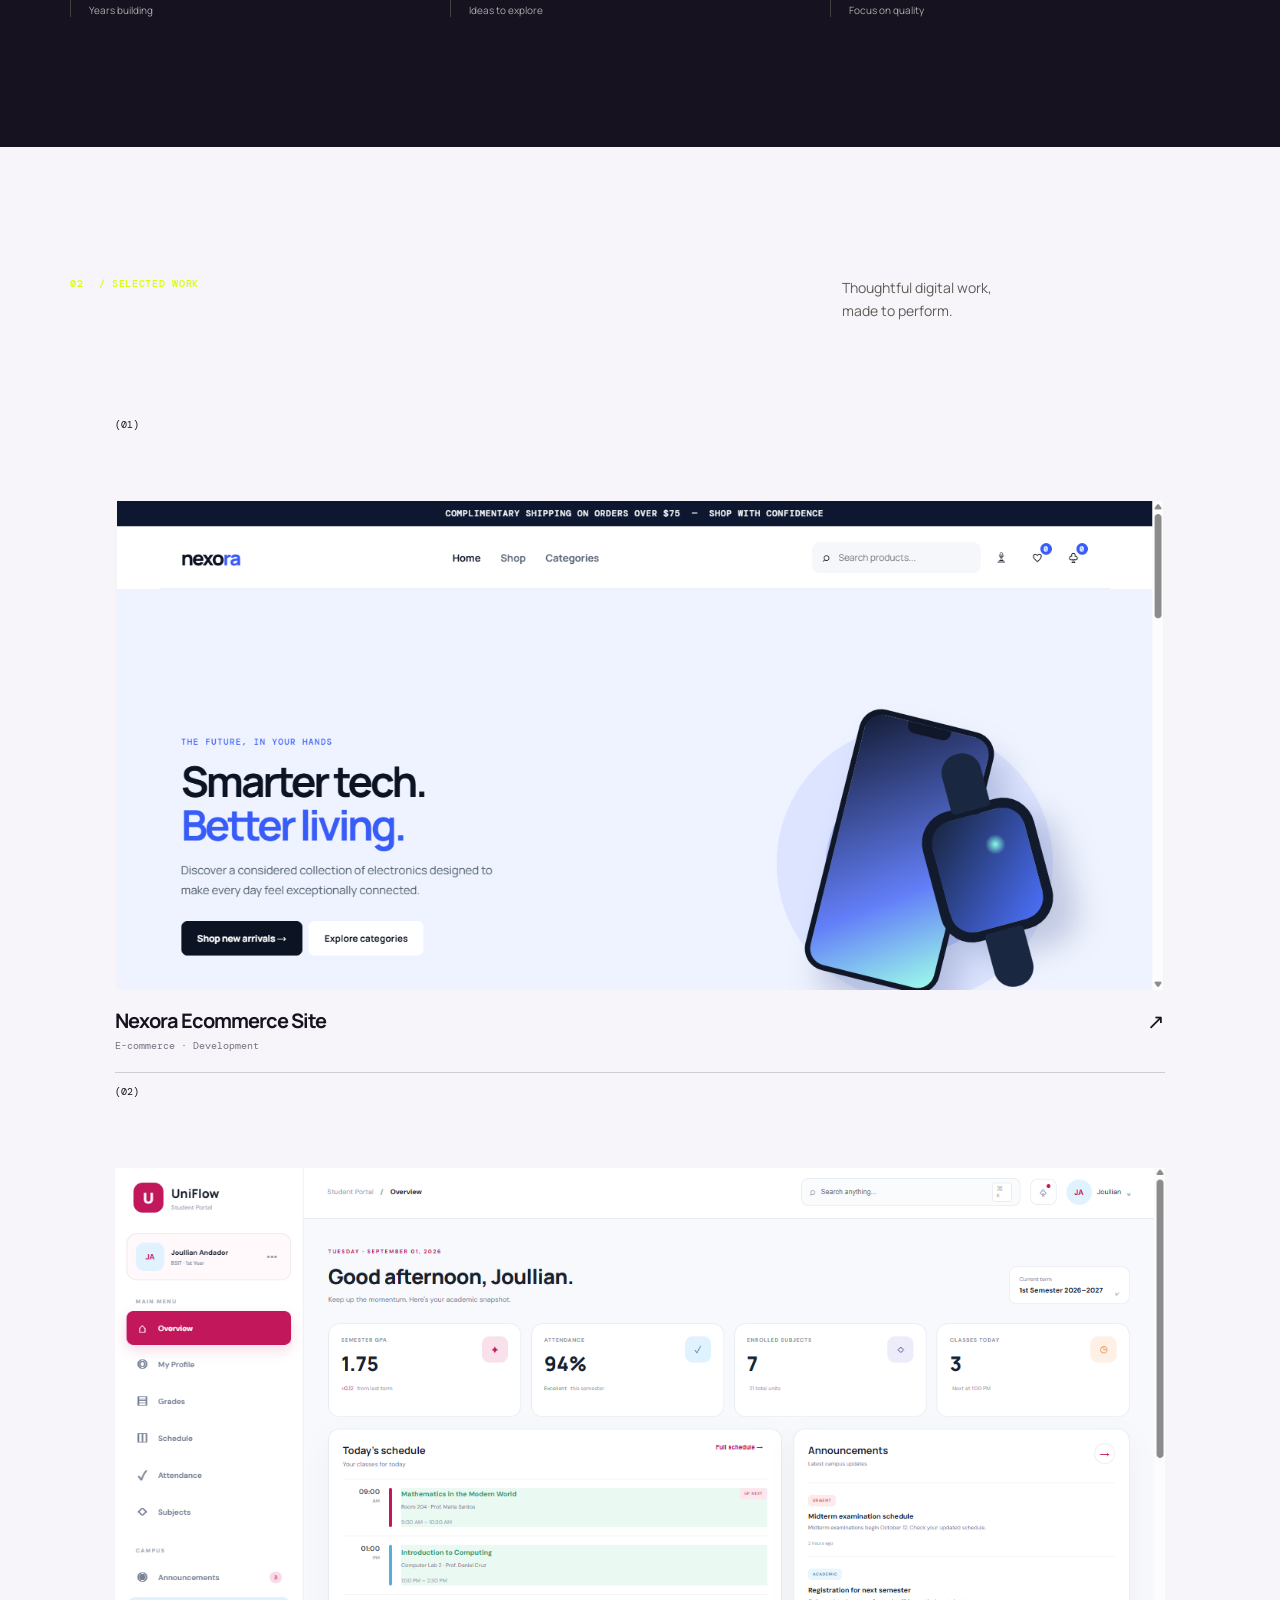
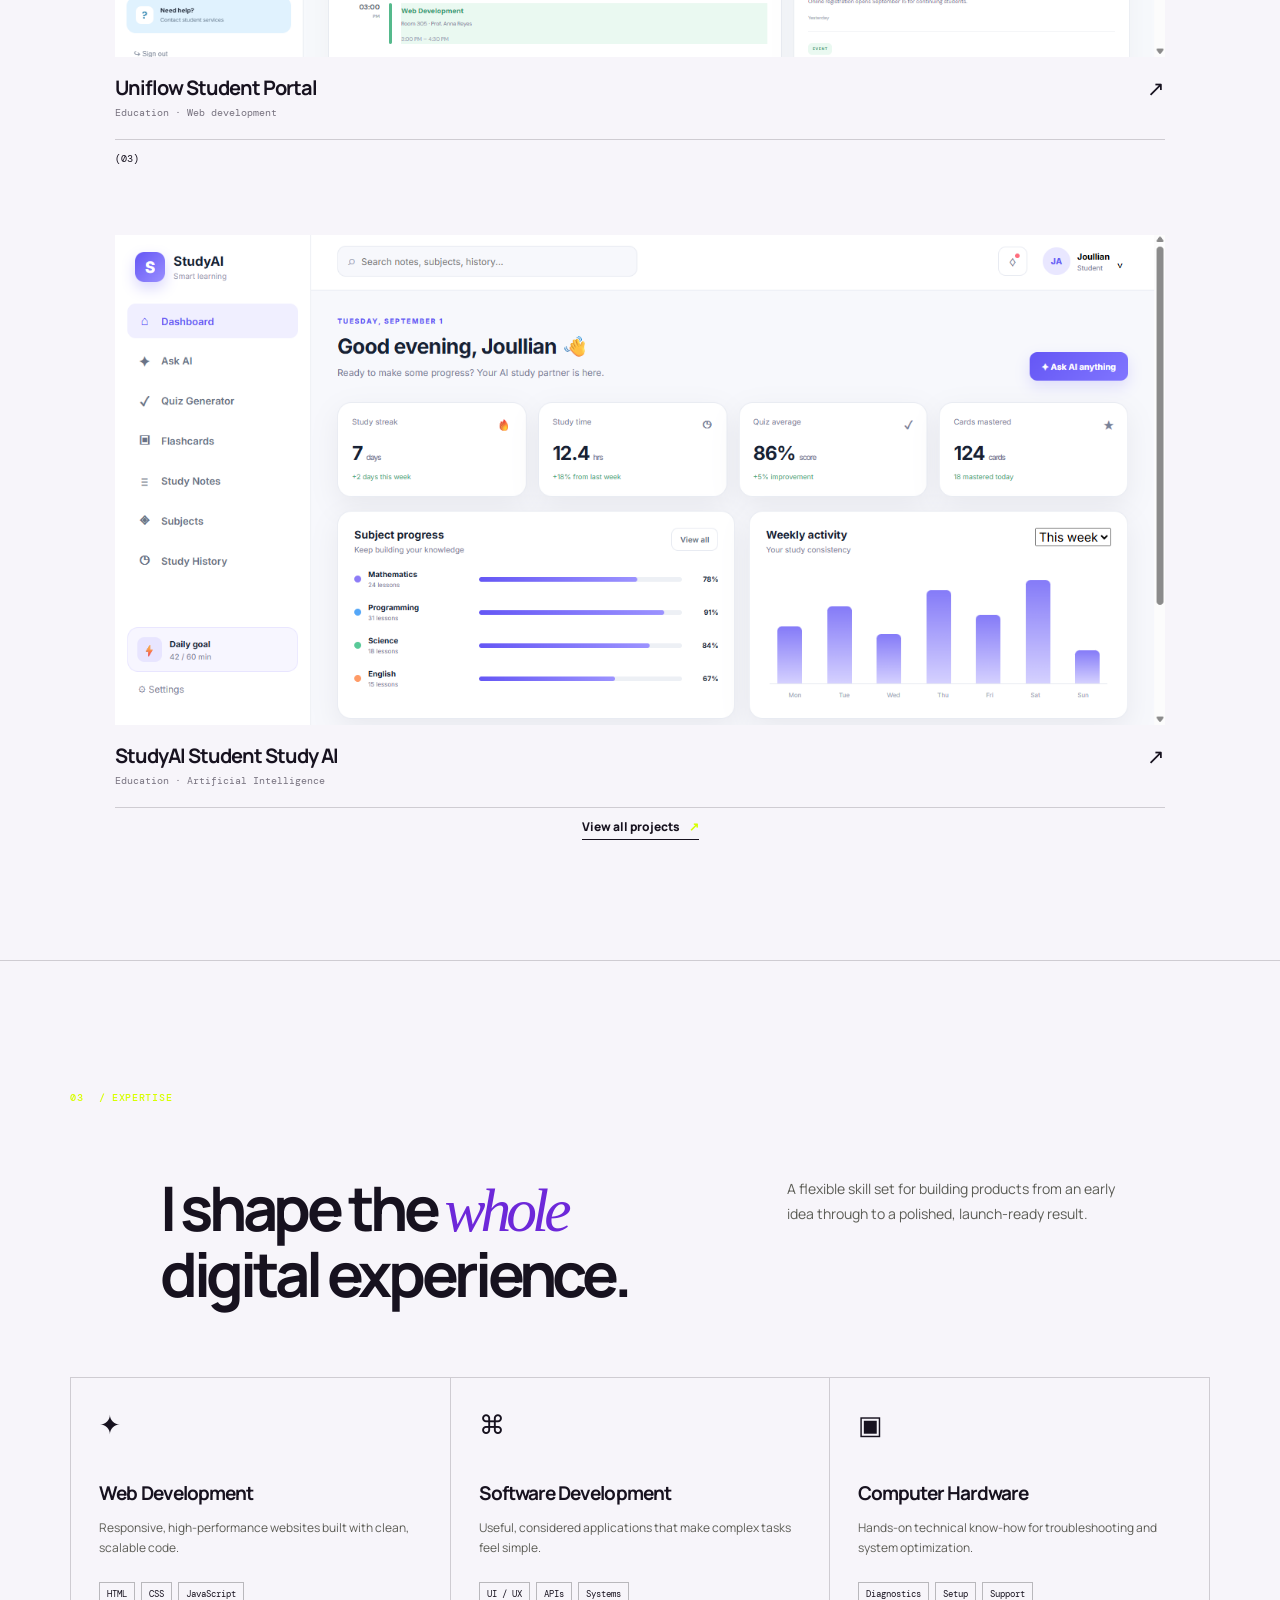
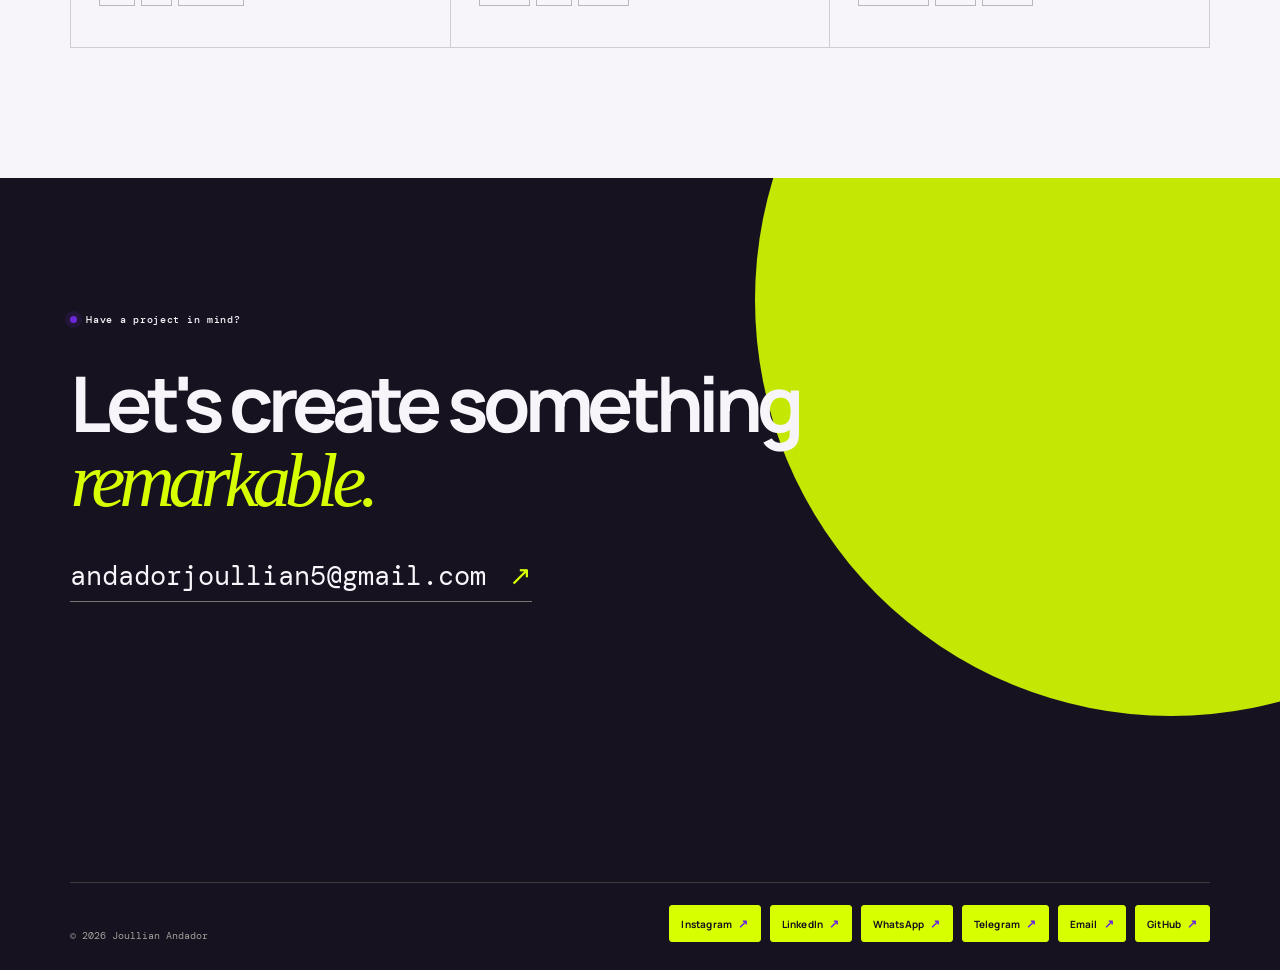
==== commit d48747b3: "Update contact email in index.html" ====
--- a/index.html
+++ b/index.html
@@ -125,7 +125,7 @@
       </section>
 
       <section class="contact" id="contact">
-        <div class="contact-orb"></div><p class="eyebrow reveal"><span></span> Have a project in mind?</p><h2 class="reveal delay-1">Let's create something<br /><em>remarkable.</em></h2><a class="contact-email reveal delay-2" href="mailto:hello@yourdomain.com">hello@yourdomain.com <span>↗</span></a>
+        <div class="contact-orb"></div><p class="eyebrow reveal"><span></span> Have a project in mind?</p><h2 class="reveal delay-1">Let's create something<br /><em>remarkable.</em></h2><a class="contact-email reveal delay-2" href="mailto:andadorjoullian5@gmail.com">andadorjoullian5@gmail.com <span>↗</span></a>
         <div class="contact-footer"><p>© <span id="year"></span> Joullian Andador</p><div class="socials"><a href="https://instagram.com/yourusername" target="_blank" rel="noreferrer">Instagram <span>↗</span></a><a href="https://linkedin.com/in/yourusername" target="_blank" rel="noreferrer">LinkedIn <span>↗</span></a><a href="https://wa.me/yourphonenumber" target="_blank" rel="noreferrer">WhatsApp <span>↗</span></a><a href="https://t.me/yourusername" target="_blank" rel="noreferrer">Telegram <span>↗</span></a><a href="mailto:hello@yourdomain.com">Email <span>↗</span></a><a href="https://github.com/yourusername" target="_blank" rel="noreferrer">GitHub <span>↗</span></a></div></div>
       </section>
     </main>
--- a/styles.css
+++ b/styles.css
@@ -1,9 +1,1117 @@
-:root{--ink:#101112;--paper:#f2f0eb;--lime:#cdff37;--muted:#85857e;--line:rgba(16,17,18,.18)}*{box-sizing:border-box}html{scroll-behavior:smooth}body{margin:0;background:var(--paper);color:var(--ink);font-family:Manrope,Arial,sans-serif;overflow-x:hidden}.noise{position:fixed;inset:0;opacity:.045;pointer-events:none;z-index:10;background-image:url("data:image/svg+xml,%3Csvg viewBox='0 0 180 180' xmlns='http://www.w3.org/2000/svg'%3E%3Cfilter id='n'%3E%3CfeTurbulence type='fractalNoise' baseFrequency='.95' numOctaves='4' stitchTiles='stitch'/%3E%3C/filter%3E%3Crect width='100%25' height='100%25' filter='url(%23n)' opacity='.8'/%3E%3C/svg%3E")}.cursor-glow{position:fixed;width:360px;height:360px;border-radius:50%;background:radial-gradient(circle,rgba(205,255,55,.16),transparent 65%);pointer-events:none;z-index:0;transform:translate(-50%,-50%);transition:opacity .3s}.site-header{height:88px;display:flex;align-items:center;justify-content:space-between;padding:0 5.5vw;position:absolute;width:100%;z-index:4}.brand{color:var(--ink);text-decoration:none;font-family:'DM Mono',monospace;font-size:25px;font-weight:500;letter-spacing:-2px}.brand span{color:#78a400}.nav{display:flex;gap:30px;margin-left:120px}.nav a,.header-cta,.socials a{color:var(--ink);text-decoration:none;font-size:12px;font-weight:700;letter-spacing:.03em}.nav a{position:relative}.nav a:after{content:'';position:absolute;bottom:-5px;left:0;width:0;height:1px;background:var(--ink);transition:width .25s}.nav a:hover:after{width:100%}.header-cta{background:var(--ink);color:var(--paper);padding:12px 17px;border-radius:50px}.header-cta span,.button span,.text-link span,.contact-email span{color:var(--lime);margin-left:7px}.menu-toggle{display:none}.hero{position:relative;min-height:100vh;padding:170px 5.5vw 75px;display:grid;grid-template-columns:1.15fr .85fr;align-items:center;overflow:hidden}.hero:before{content:'';position:absolute;width:65vw;height:65vw;max-width:900px;max-height:900px;border-radius:50%;border:1px solid rgba(16,17,18,.07);right:-15vw;top:-25vw}.hero-copy{position:relative;z-index:2}.eyebrow,.section-index{font-family:'DM Mono',monospace;font-size:10px;letter-spacing:.07em;font-weight:500}.eyebrow{display:flex;align-items:center;gap:9px;margin:0 0 26px}.eyebrow span{display:inline-block;width:7px;height:7px;border-radius:50%;background:#92c900;box-shadow:0 0 0 5px rgba(146,201,0,.13)}h1,h2,h3,p{margin-top:0}h1{font-size:clamp(45px,5.25vw,83px);letter-spacing:-.07em;line-height:.99;font-weight:700;margin-bottom:28px}em{font-family:Georgia,serif;font-weight:400;letter-spacing:-.08em}.hero-intro{max-width:435px;font-size:14px;line-height:1.75;color:#55564f}.hero-intro strong{color:var(--ink)}.hero-actions{display:flex;align-items:center;gap:25px;margin-top:32px}.button{display:inline-block;text-decoration:none;font-size:12px;font-weight:800;letter-spacing:.02em;padding:15px 20px;border-radius:4px}.button-primary{background:var(--ink);color:white;box-shadow:0 7px 0 transparent;transition:transform .25s,box-shadow .25s}.button-primary:hover{transform:translateY(-4px);box-shadow:0 10px 18px rgba(0,0,0,.16)}.text-link{font-size:12px;font-weight:800;color:var(--ink);text-decoration:none;border-bottom:1px solid var(--ink);padding-bottom:4px;transition:color .2s}.text-link:hover{color:#6a9000}.hero-visual{height:500px;position:relative;z-index:1}.portrait-card{width:min(27vw,350px);height:430px;position:absolute;right:6%;top:18px;background:#d8d5cf;overflow:hidden;transform:rotate(5deg);box-shadow:15px 18px 0 var(--ink);transition:transform .4s ease}.portrait-card img{width:100%;height:100%;object-fit:cover;filter:grayscale(1) contrast(1.05)}.portrait-fallback{height:100%;place-items:center;background:linear-gradient(145deg,#b6b4ac,#dfddd6);font-family:'DM Mono',monospace;color:#f6f4ef;display:none;position:relative}.portrait-fallback span{font-size:clamp(75px,10vw,135px);font-weight:500;letter-spacing:-12px}.portrait-fallback small{position:absolute;bottom:22px;letter-spacing:.18em;font-size:9px}.portrait-label{position:absolute;bottom:0;left:0;right:0;padding:14px 16px;background:var(--ink);color:white;display:flex;justify-content:space-between;align-items:center;font-family:'DM Mono',monospace}.portrait-label span{font-size:8px;color:#a5a59d;letter-spacing:.1em}.portrait-label b{font-size:10px;font-weight:400}.orb{position:absolute;border-radius:50%;filter:blur(1px)}.orb-one{width:260px;height:260px;background:var(--lime);right:0;top:0}.orb-two{width:70px;height:70px;background:#fe7657;left:2%;bottom:20px}.floating-tag{position:absolute;font-family:'DM Mono',monospace;font-size:10px;background:var(--paper);border:1px solid var(--ink);padding:10px 12px;box-shadow:4px 4px 0 var(--ink)}.tag-code{right:0;top:63px}.tag-build{left:0;bottom:34px;background:var(--lime)}.hero-bottom{position:absolute;bottom:28px;left:5.5vw;right:5.5vw;display:flex;align-items:center;gap:16px;font:9px 'DM Mono',monospace;letter-spacing:.08em}.hero-bottom span:last-child{color:var(--muted)}.scroll-line{height:1px;flex:1;background:var(--line);position:relative}.scroll-line:after{content:'';position:absolute;width:23%;height:1px;background:var(--ink);animation:scroll 2s infinite ease-in-out}@keyframes scroll{50%{transform:translateX(300%)}}.section{padding:130px 5.5vw}.about{background:var(--ink);color:var(--paper)}.section-index{margin:0;color:var(--lime)}.section-index span{color:inherit;margin-left:8px}.about-grid{display:grid;grid-template-columns:1.2fr .8fr;gap:12vw;padding:72px 7vw 72px 11vw}.about h2,.skills h2{font-size:clamp(38px,4.8vw,71px);line-height:1.03;letter-spacing:-.07em;margin:0}.about h2 em{color:var(--lime)}.about-text{max-width:405px;font-size:14px;line-height:1.85;color:#babbb4}.about-text p+p{margin-top:18px}.about-text strong{color:var(--paper)}.about .text-link{display:inline-block;color:var(--paper);border-color:var(--paper);margin-top:19px}.stats{border-top:1px solid #41423f;display:grid;grid-template-columns:repeat(3,1fr);padding-top:28px}.stats div{border-left:1px solid #41423f;padding-left:18px}.stats strong{font:500 clamp(33px,4vw,57px) 'DM Mono',monospace;display:block;letter-spacing:-.1em}.stats span{font-size:10px;color:#aaa;display:block;margin-top:9px}.work{padding-bottom:110px}.section-heading{display:flex;justify-content:space-between;align-items:flex-start;margin-bottom:70px}.section-heading>p:last-child{font-size:14px;line-height:1.6;margin-right:17vw;color:#5d5d58}.project-list{max-width:1050px;margin:auto}.project{display:grid;grid-template-columns:70px 1fr;text-decoration:none;color:var(--ink);position:relative;margin-bottom:70px}.project-number{font:10px 'DM Mono',monospace;padding-top:12px}.project-art{height:320px;overflow:hidden;display:grid;place-items:center;font-size:clamp(33px,5vw,68px);font-weight:800;letter-spacing:-.08em;line-height:.8;text-align:center;transition:transform .4s}.project:hover .project-art{transform:scale(.985)}.art-a{background:#b9eaff;color:#084a75;background-image:radial-gradient(circle at 50%,rgba(255,255,255,.8) 1px,transparent 1.5px);background-size:13px 13px}.art-b{background:#f2755c;color:#1e2230}.art-c{background:#222;color:#e8edcf;background-image:linear-gradient(130deg,transparent 45%,#cbff36 45%,#cbff36 50%,transparent 50%)}.project-info{display:flex;justify-content:space-between;border-bottom:1px solid var(--line);padding:17px 0 20px}.project-info h3{font-size:20px;letter-spacing:-.05em;margin-bottom:5px}.project-info p{font:10px 'DM Mono',monospace;color:var(--muted);margin:0}.project-arrow{font-size:21px;transition:transform .25s}.project:hover .project-arrow{transform:translate(4px,-4px)}.all-work{display:block;width:max-content;margin:10px auto}.skills{border-top:1px solid var(--line)}.skills-head{display:grid;grid-template-columns:1.2fr .8fr;gap:10vw;padding:72px 7vw}.skills-head p{font-size:14px;line-height:1.8;color:#5b5c55;max-width:360px}.skills h2 em{color:#81aa00}.skill-grid{display:grid;grid-template-columns:repeat(3,1fr);border-top:1px solid var(--line);border-left:1px solid var(--line)}.skill-card{min-height:270px;padding:28px;border-right:1px solid var(--line);border-bottom:1px solid var(--line);transition:background .3s,transform .3s}.skill-card:hover{background:var(--lime);transform:translateY(-7px)}.skill-icon{font-size:26px}.skill-card h3{font-size:19px;letter-spacing:-.05em;margin:38px 0 12px}.skill-card p{font-size:12px;color:#5c5c55;line-height:1.65;min-height:42px}.chips{display:flex;gap:6px;flex-wrap:wrap;margin-top:22px}.chips span{font:9px 'DM Mono',monospace;border:1px solid rgba(0,0,0,.25);padding:5px 7px}.contact{min-height:88vh;position:relative;overflow:hidden;background:var(--ink);color:var(--paper);padding:135px 5.5vw 28px}.contact-orb{width:65vw;height:65vw;max-width:850px;max-height:850px;border-radius:50%;background:var(--lime);position:absolute;right:-24vw;top:-23vw;opacity:.9}.contact .eyebrow{position:relative}.contact h2{position:relative;font-size:clamp(43px,6vw,91px);line-height:.96;letter-spacing:-.07em;margin:40px 0}.contact h2 em{color:var(--lime)}.contact-email{position:relative;color:var(--paper);font:clamp(18px,2.1vw,31px) 'DM Mono',monospace;text-decoration:none;border-bottom:1px solid #75766f;padding-bottom:8px}.contact-footer{position:absolute;left:5.5vw;right:5.5vw;bottom:28px;display:flex;justify-content:space-between;align-items:end;border-top:1px solid #3c3d3b;padding-top:22px;font:10px 'DM Mono',monospace;color:#a1a29a}.contact-footer p{margin:0}.socials{display:flex;flex-wrap:wrap;justify-content:flex-end;gap:17px}.socials a{color:var(--paper);font-size:10px}.reveal{opacity:0;transform:translateY(24px);transition:opacity .75s ease,transform .75s cubic-bezier(.2,.8,.2,1)}.reveal.visible{opacity:1;transform:none}.delay-1{transition-delay:.12s}.delay-2{transition-delay:.24s}
-@media(max-width:760px){.site-header{height:72px;padding:0 6vw}.nav,.header-cta{display:none}.menu-toggle{display:flex;width:40px;height:36px;flex-direction:column;justify-content:center;gap:6px;background:transparent;border:0}.menu-toggle i{display:block;width:23px;height:2px;background:var(--ink);margin-left:auto}.nav.open{display:flex;position:absolute;top:71px;left:0;right:0;margin:0;background:var(--paper);padding:22px 6vw;flex-direction:column;gap:20px;border-bottom:1px solid var(--line)}.hero{padding:122px 6vw 80px;display:block;min-height:850px}.hero h1{font-size:clamp(46px,13vw,70px)}.hero-visual{height:350px;margin-top:35px}.portrait-card{width:215px;height:285px;right:11%;top:22px;box-shadow:10px 12px 0 var(--ink)}.orb-one{width:190px;height:190px}.tag-code{top:5px}.tag-build{bottom:10px}.about-grid,.skills-head{grid-template-columns:1fr;padding:55px 0;gap:30px}.section{padding:85px 6vw}.stats{grid-template-columns:1fr 1fr;gap:25px}.stats div:last-child{grid-column:span 2}.section-heading{margin-bottom:43px}.section-heading>p:last-child{margin:0;text-align:right;font-size:12px}.project{grid-template-columns:1fr;margin-bottom:48px}.project-number{padding:0 0 8px}.project-art{height:230px}.project-info{padding:13px 0}.skill-grid{grid-template-columns:1fr}.skill-card{min-height:230px}.contact{padding:85px 6vw 130px;min-height:680px}.contact-orb{width:480px;height:480px;right:-280px;top:-170px}.contact-footer{left:6vw;right:6vw;bottom:22px;display:block}.socials{justify-content:flex-start;gap:11px 16px;margin-top:19px}.cursor-glow{display:none}}
+:root {
+  --ink: #101112;
+  --paper: #f2f0eb;
+  --lime: #cdff37;
+  --muted: #85857e;
+  --line: rgba(16, 17, 18, 0.18);
+}
+* {
+  box-sizing: border-box;
+}
+html {
+  scroll-behavior: smooth;
+}
+body {
+  margin: 0;
+  background: var(--paper);
+  color: var(--ink);
+  font-family: Manrope, Arial, sans-serif;
+  overflow-x: hidden;
+}
+.noise {
+  position: fixed;
+  inset: 0;
+  opacity: 0.045;
+  pointer-events: none;
+  z-index: 10;
+  background-image: url("data:image/svg+xml,%3Csvg viewBox='0 0 180 180' xmlns='http://www.w3.org/2000/svg'%3E%3Cfilter id='n'%3E%3CfeTurbulence type='fractalNoise' baseFrequency='.95' numOctaves='4' stitchTiles='stitch'/%3E%3C/filter%3E%3Crect width='100%25' height='100%25' filter='url(%23n)' opacity='.8'/%3E%3C/svg%3E");
+}
+.cursor-glow {
+  position: fixed;
+  width: 360px;
+  height: 360px;
+  border-radius: 50%;
+  background: radial-gradient(
+    circle,
+    rgba(205, 255, 55, 0.16),
+    transparent 65%
+  );
+  pointer-events: none;
+  z-index: 0;
+  transform: translate(-50%, -50%);
+  transition: opacity 0.3s;
+}
+.site-header {
+  height: 88px;
+  display: flex;
+  align-items: center;
+  justify-content: space-between;
+  padding: 0 5.5vw;
+  position: absolute;
+  width: 100%;
+  z-index: 4;
+}
+.brand {
+  color: var(--ink);
+  text-decoration: none;
+  font-family: "DM Mono", monospace;
+  font-size: 25px;
+  font-weight: 500;
+  letter-spacing: -2px;
+}
+.brand span {
+  color: #78a400;
+}
+.nav {
+  display: flex;
+  gap: 30px;
+  margin-left: 120px;
+}
+.nav a,
+.header-cta,
+.socials a {
+  color: var(--ink);
+  text-decoration: none;
+  font-size: 12px;
+  font-weight: 700;
+  letter-spacing: 0.03em;
+}
+.nav a {
+  position: relative;
+}
+.nav a:after {
+  content: "";
+  position: absolute;
+  bottom: -5px;
+  left: 0;
+  width: 0;
+  height: 1px;
+  background: var(--ink);
+  transition: width 0.25s;
+}
+.nav a:hover:after {
+  width: 100%;
+}
+.header-cta {
+  background: var(--ink);
+  color: var(--paper);
+  padding: 12px 17px;
+  border-radius: 50px;
+}
+.header-cta span,
+.button span,
+.text-link span,
+.contact-email span {
+  color: var(--lime);
+  margin-left: 7px;
+}
+.menu-toggle {
+  display: none;
+}
+.hero {
+  position: relative;
+  min-height: 100vh;
+  padding: 170px 5.5vw 75px;
+  display: grid;
+  grid-template-columns: 1.15fr 0.85fr;
+  align-items: center;
+  overflow: hidden;
+}
+.hero:before {
+  content: "";
+  position: absolute;
+  width: 65vw;
+  height: 65vw;
+  max-width: 900px;
+  max-height: 900px;
+  border-radius: 50%;
+  border: 1px solid rgba(16, 17, 18, 0.07);
+  right: -15vw;
+  top: -25vw;
+}
+.hero-copy {
+  position: relative;
+  z-index: 2;
+}
+.eyebrow,
+.section-index {
+  font-family: "DM Mono", monospace;
+  font-size: 10px;
+  letter-spacing: 0.07em;
+  font-weight: 500;
+}
+.eyebrow {
+  display: flex;
+  align-items: center;
+  gap: 9px;
+  margin: 0 0 26px;
+}
+.eyebrow span {
+  display: inline-block;
+  width: 7px;
+  height: 7px;
+  border-radius: 50%;
+  background: #92c900;
+  box-shadow: 0 0 0 5px rgba(146, 201, 0, 0.13);
+}
+h1,
+h2,
+h3,
+p {
+  margin-top: 0;
+}
+h1 {
+  font-size: clamp(45px, 5.25vw, 83px);
+  letter-spacing: -0.07em;
+  line-height: 0.99;
+  font-weight: 700;
+  margin-bottom: 28px;
+}
+em {
+  font-family: Georgia, serif;
+  font-weight: 400;
+  letter-spacing: -0.08em;
+}
+.hero-intro {
+  max-width: 435px;
+  font-size: 14px;
+  line-height: 1.75;
+  color: #55564f;
+}
+.hero-intro strong {
+  color: var(--ink);
+}
+.hero-actions {
+  display: flex;
+  align-items: center;
+  gap: 25px;
+  margin-top: 32px;
+}
+.button {
+  display: inline-block;
+  text-decoration: none;
+  font-size: 12px;
+  font-weight: 800;
+  letter-spacing: 0.02em;
+  padding: 15px 20px;
+  border-radius: 4px;
+}
+.button-primary {
+  background: var(--ink);
+  color: white;
+  box-shadow: 0 7px 0 transparent;
+  transition:
+    transform 0.25s,
+    box-shadow 0.25s;
+}
+.button-primary:hover {
+  transform: translateY(-4px);
+  box-shadow: 0 10px 18px rgba(0, 0, 0, 0.16);
+}
+.text-link {
+  font-size: 12px;
+  font-weight: 800;
+  color: var(--ink);
+  text-decoration: none;
+  border-bottom: 1px solid var(--ink);
+  padding-bottom: 4px;
+  transition: color 0.2s;
+}
+.text-link:hover {
+  color: #6a9000;
+}
+.hero-visual {
+  height: 500px;
+  position: relative;
+  z-index: 1;
+}
+.portrait-card {
+  width: min(27vw, 350px);
+  height: 430px;
+  position: absolute;
+  right: 6%;
+  top: 18px;
+  background: #d8d5cf;
+  overflow: hidden;
+  transform: rotate(5deg);
+  box-shadow: 15px 18px 0 var(--ink);
+  transition: transform 0.4s ease;
+}
+.portrait-card img {
+  width: 100%;
+  height: 100%;
+  object-fit: cover;
+  filter: grayscale(1) contrast(1.05);
+}
+.portrait-fallback {
+  height: 100%;
+  place-items: center;
+  background: linear-gradient(145deg, #b6b4ac, #dfddd6);
+  font-family: "DM Mono", monospace;
+  color: #f6f4ef;
+  display: none;
+  position: relative;
+}
+.portrait-fallback span {
+  font-size: clamp(75px, 10vw, 135px);
+  font-weight: 500;
+  letter-spacing: -12px;
+}
+.portrait-fallback small {
+  position: absolute;
+  bottom: 22px;
+  letter-spacing: 0.18em;
+  font-size: 9px;
+}
+.portrait-label {
+  position: absolute;
+  bottom: 0;
+  left: 0;
+  right: 0;
+  padding: 14px 16px;
+  background: var(--ink);
+  color: white;
+  display: flex;
+  justify-content: space-between;
+  align-items: center;
+  font-family: "DM Mono", monospace;
+}
+.portrait-label span {
+  font-size: 8px;
+  color: #a5a59d;
+  letter-spacing: 0.1em;
+}
+.portrait-label b {
+  font-size: 10px;
+  font-weight: 400;
+}
+.orb {
+  position: absolute;
+  border-radius: 50%;
+  filter: blur(1px);
+}
+.orb-one {
+  width: 260px;
+  height: 260px;
+  background: var(--lime);
+  right: 0;
+  top: 0;
+}
+.orb-two {
+  width: 70px;
+  height: 70px;
+  background: #fe7657;
+  left: 2%;
+  bottom: 20px;
+}
+.floating-tag {
+  position: absolute;
+  font-family: "DM Mono", monospace;
+  font-size: 10px;
+  background: var(--paper);
+  border: 1px solid var(--ink);
+  padding: 10px 12px;
+  box-shadow: 4px 4px 0 var(--ink);
+}
+.tag-code {
+  right: 0;
+  top: 63px;
+}
+.tag-build {
+  left: 0;
+  bottom: 34px;
+  background: var(--lime);
+}
+.hero-bottom {
+  position: absolute;
+  bottom: 28px;
+  left: 5.5vw;
+  right: 5.5vw;
+  display: flex;
+  align-items: center;
+  gap: 16px;
+  font:
+    9px "DM Mono",
+    monospace;
+  letter-spacing: 0.08em;
+}
+.hero-bottom span:last-child {
+  color: var(--muted);
+}
+.scroll-line {
+  height: 1px;
+  flex: 1;
+  background: var(--line);
+  position: relative;
+}
+.scroll-line:after {
+  content: "";
+  position: absolute;
+  width: 23%;
+  height: 1px;
+  background: var(--ink);
+  animation: scroll 2s infinite ease-in-out;
+}
+@keyframes scroll {
+  50% {
+    transform: translateX(300%);
+  }
+}
+.section {
+  padding: 130px 5.5vw;
+}
+.about {
+  background: var(--ink);
+  color: var(--paper);
+}
+.section-index {
+  margin: 0;
+  color: var(--lime);
+}
+.section-index span {
+  color: inherit;
+  margin-left: 8px;
+}
+.about-grid {
+  display: grid;
+  grid-template-columns: 1.2fr 0.8fr;
+  gap: 12vw;
+  padding: 72px 7vw 72px 11vw;
+}
+.about h2,
+.skills h2 {
+  font-size: clamp(38px, 4.8vw, 71px);
+  line-height: 1.03;
+  letter-spacing: -0.07em;
+  margin: 0;
+}
+.about h2 em {
+  color: var(--lime);
+}
+.about-text {
+  max-width: 405px;
+  font-size: 14px;
+  line-height: 1.85;
+  color: #babbb4;
+}
+.about-text p + p {
+  margin-top: 18px;
+}
+.about-text strong {
+  color: var(--paper);
+}
+.about .text-link {
+  display: inline-block;
+  color: var(--paper);
+  border-color: var(--paper);
+  margin-top: 19px;
+}
+.stats {
+  border-top: 1px solid #41423f;
+  display: grid;
+  grid-template-columns: repeat(3, 1fr);
+  padding-top: 28px;
+}
+.stats div {
+  border-left: 1px solid #41423f;
+  padding-left: 18px;
+}
+.stats strong {
+  font:
+    500 clamp(33px, 4vw, 57px) "DM Mono",
+    monospace;
+  display: block;
+  letter-spacing: -0.1em;
+}
+.stats span {
+  font-size: 10px;
+  color: #aaa;
+  display: block;
+  margin-top: 9px;
+}
+.work {
+  padding-bottom: 110px;
+}
+.section-heading {
+  display: flex;
+  justify-content: space-between;
+  align-items: flex-start;
+  margin-bottom: 70px;
+}
+.section-heading > p:last-child {
+  font-size: 14px;
+  line-height: 1.6;
+  margin-right: 17vw;
+  color: #5d5d58;
+}
+.project-list {
+  max-width: 1050px;
+  margin: auto;
+}
+.project {
+  display: grid;
+  grid-template-columns: 70px 1fr;
+  text-decoration: none;
+  color: var(--ink);
+  position: relative;
+  margin-bottom: 70px;
+}
+.project-number {
+  font:
+    10px "DM Mono",
+    monospace;
+  padding-top: 12px;
+}
+.project-art {
+  height: 320px;
+  overflow: hidden;
+  display: grid;
+  place-items: center;
+  font-size: clamp(33px, 5vw, 68px);
+  font-weight: 800;
+  letter-spacing: -0.08em;
+  line-height: 0.8;
+  text-align: center;
+  transition: transform 0.4s;
+}
+.project:hover .project-art {
+  transform: scale(0.985);
+}
+.art-a {
+  background: #b9eaff;
+  color: #084a75;
+  background-image: radial-gradient(
+    circle at 50%,
+    rgba(255, 255, 255, 0.8) 1px,
+    transparent 1.5px
+  );
+  background-size: 13px 13px;
+}
+.art-b {
+  background: #f2755c;
+  color: #1e2230;
+}
+.art-c {
+  background: #222;
+  color: #e8edcf;
+  background-image: linear-gradient(
+    130deg,
+    transparent 45%,
+    #cbff36 45%,
+    #cbff36 50%,
+    transparent 50%
+  );
+}
+.project-info {
+  display: flex;
+  justify-content: space-between;
+  border-bottom: 1px solid var(--line);
+  padding: 17px 0 20px;
+}
+.project-info h3 {
+  font-size: 20px;
+  letter-spacing: -0.05em;
+  margin-bottom: 5px;
+}
+.project-info p {
+  font:
+    10px "DM Mono",
+    monospace;
+  color: var(--muted);
+  margin: 0;
+}
+.project-arrow {
+  font-size: 21px;
+  transition: transform 0.25s;
+}
+.project:hover .project-arrow {
+  transform: translate(4px, -4px);
+}
+.all-work {
+  display: block;
+  width: max-content;
+  margin: 10px auto;
+}
+.skills {
+  border-top: 1px solid var(--line);
+}
+.skills-head {
+  display: grid;
+  grid-template-columns: 1.2fr 0.8fr;
+  gap: 10vw;
+  padding: 72px 7vw;
+}
+.skills-head p {
+  font-size: 14px;
+  line-height: 1.8;
+  color: #5b5c55;
+  max-width: 360px;
+}
+.skills h2 em {
+  color: #81aa00;
+}
+.skill-grid {
+  display: grid;
+  grid-template-columns: repeat(3, 1fr);
+  border-top: 1px solid var(--line);
+  border-left: 1px solid var(--line);
+}
+.skill-card {
+  min-height: 270px;
+  padding: 28px;
+  border-right: 1px solid var(--line);
+  border-bottom: 1px solid var(--line);
+  transition:
+    background 0.3s,
+    transform 0.3s;
+}
+.skill-card:hover {
+  background: var(--lime);
+  transform: translateY(-7px);
+}
+.skill-icon {
+  font-size: 26px;
+}
+.skill-card h3 {
+  font-size: 19px;
+  letter-spacing: -0.05em;
+  margin: 38px 0 12px;
+}
+.skill-card p {
+  font-size: 12px;
+  color: #5c5c55;
+  line-height: 1.65;
+  min-height: 42px;
+}
+.chips {
+  display: flex;
+  gap: 6px;
+  flex-wrap: wrap;
+  margin-top: 22px;
+}
+.chips span {
+  font:
+    9px "DM Mono",
+    monospace;
+  border: 1px solid rgba(0, 0, 0, 0.25);
+  padding: 5px 7px;
+}
+.contact {
+  min-height: 88vh;
+  position: relative;
+  overflow: hidden;
+  background: var(--ink);
+  color: var(--paper);
+  padding: 135px 5.5vw 28px;
+}
+.contact-orb {
+  width: 65vw;
+  height: 65vw;
+  max-width: 850px;
+  max-height: 850px;
+  border-radius: 50%;
+  background: var(--lime);
+  position: absolute;
+  right: -24vw;
+  top: -23vw;
+  opacity: 0.9;
+}
+.contact .eyebrow {
+  position: relative;
+}
+.contact h2 {
+  position: relative;
+  font-size: clamp(43px, 6vw, 91px);
+  line-height: 0.96;
+  letter-spacing: -0.07em;
+  margin: 40px 0;
+}
+.contact h2 em {
+  color: var(--lime);
+}
+.contact-email {
+  position: relative;
+  color: var(--paper);
+  font:
+    clamp(18px, 2.1vw, 31px) "DM Mono",
+    monospace;
+  text-decoration: none;
+  border-bottom: 1px solid #75766f;
+  padding-bottom: 8px;
+}
+.contact-footer {
+  position: absolute;
+  left: 5.5vw;
+  right: 5.5vw;
+  bottom: 28px;
+  display: flex;
+  justify-content: space-between;
+  align-items: end;
+  border-top: 1px solid #3c3d3b;
+  padding-top: 22px;
+  font:
+    10px "DM Mono",
+    monospace;
+  color: #a1a29a;
+}
+.contact-footer p {
+  margin: 0;
+}
+.socials {
+  display: flex;
+  flex-wrap: wrap;
+  justify-content: flex-end;
+  gap: 17px;
+}
+.socials a {
+  color: var(--paper);
+  font-size: 10px;
+}
+.reveal {
+  opacity: 0;
+  transform: translateY(24px);
+  transition:
+    opacity 0.75s ease,
+    transform 0.75s cubic-bezier(0.2, 0.8, 0.2, 1);
+}
+.reveal.visible {
+  opacity: 1;
+  transform: none;
+}
+.delay-1 {
+  transition-delay: 0.12s;
+}
+.delay-2 {
+  transition-delay: 0.24s;
+}
+@media (max-width: 760px) {
+  .site-header {
+    height: 72px;
+    padding: 0 6vw;
+  }
+  .nav,
+  .header-cta {
+    display: none;
+  }
+  .menu-toggle {
+    display: flex;
+    width: 40px;
+    height: 36px;
+    flex-direction: column;
+    justify-content: center;
+    gap: 6px;
+    background: transparent;
+    border: 0;
+  }
+  .menu-toggle i {
+    display: block;
+    width: 23px;
+    height: 2px;
+    background: var(--ink);
+    margin-left: auto;
+  }
+  .nav.open {
+    display: flex;
+    position: absolute;
+    top: 71px;
+    left: 0;
+    right: 0;
+    margin: 0;
+    background: var(--paper);
+    padding: 22px 6vw;
+    flex-direction: column;
+    gap: 20px;
+    border-bottom: 1px solid var(--line);
+  }
+  .hero {
+    padding: 122px 6vw 80px;
+    display: block;
+    min-height: 850px;
+  }
+  .hero h1 {
+    font-size: clamp(46px, 13vw, 70px);
+  }
+  .hero-visual {
+    height: 350px;
+    margin-top: 35px;
+  }
+  .portrait-card {
+    width: 215px;
+    height: 285px;
+    right: 11%;
+    top: 22px;
+    box-shadow: 10px 12px 0 var(--ink);
+  }
+  .orb-one {
+    width: 190px;
+    height: 190px;
+  }
+  .tag-code {
+    top: 5px;
+  }
+  .tag-build {
+    bottom: 10px;
+  }
+  .about-grid,
+  .skills-head {
+    grid-template-columns: 1fr;
+    padding: 55px 0;
+    gap: 30px;
+  }
+  .section {
+    padding: 85px 6vw;
+  }
+  .stats {
+    grid-template-columns: 1fr 1fr;
+    gap: 25px;
+  }
+  .stats div:last-child {
+    grid-column: span 2;
+  }
+  .section-heading {
+    margin-bottom: 43px;
+  }
+  .section-heading > p:last-child {
+    margin: 0;
+    text-align: right;
+    font-size: 12px;
+  }
+  .project {
+    grid-template-columns: 1fr;
+    margin-bottom: 48px;
+  }
+  .project-number {
+    padding: 0 0 8px;
+  }
+  .project-art {
+    height: 230px;
+  }
+  .project-info {
+    padding: 13px 0;
+  }
+  .skill-grid {
+    grid-template-columns: 1fr;
+  }
+  .skill-card {
+    min-height: 230px;
+  }
+  .contact {
+    padding: 85px 6vw 130px;
+    min-height: 680px;
+  }
+  .contact-orb {
+    width: 480px;
+    height: 480px;
+    right: -280px;
+    top: -170px;
+  }
+  .contact-footer {
+    left: 6vw;
+    right: 6vw;
+    bottom: 22px;
+    display: block;
+  }
+  .socials {
+    justify-content: flex-start;
+    gap: 11px 16px;
+    margin-top: 19px;
+  }
+  .cursor-glow {
+    display: none;
+  }
+}
 
 /* Purple and neon-lime visual system */
-:root{--ink:#17121f;--paper:#f7f5fa;--purple:#6d28d9;--lime:#d7ff00;--muted:#77727f;--line:rgba(23,18,31,.18)}
-.brand span{color:var(--purple)}.header-cta,.button-primary{background:var(--purple)}.eyebrow span{background:var(--purple);box-shadow:0 0 0 5px rgba(109,40,217,.13)}.text-link:hover{color:var(--purple)}.orb-two{background:var(--purple)}.skills h2 em{color:var(--purple)}.cursor-glow{background:radial-gradient(circle,rgba(109,40,217,.15),transparent 65%)}.hero:before{border-color:rgba(109,40,217,.13)}
-.socials{display:flex;flex-wrap:wrap;justify-content:flex-end;gap:9px}.socials a{color:var(--ink);background:var(--lime);border:1px solid var(--lime);padding:9px 11px;border-radius:3px;font:700 10px Manrope,Arial,sans-serif;letter-spacing:.02em;transition:background .2s,color .2s,transform .2s}.socials a span{color:var(--purple);margin-left:4px;font-size:12px}.socials a:hover{background:var(--purple);border-color:var(--purple);color:white;transform:translateY(-3px)}.socials a:hover span{color:var(--lime)}
-.inner-page{background:var(--paper)}.inner-header{position:relative;border-bottom:1px solid var(--line)}.page-hero{padding:115px 14vw 100px;min-height:54vh;background:linear-gradient(120deg,#f7f5fa 65%,#eee8fb)}.page-hero h1{margin:24px 0}.page-hero>p:last-child{font-size:15px;line-height:1.8;color:#57515f;max-width:500px}.bio-section{display:grid;grid-template-columns:.85fr 1.15fr;gap:10vw;align-items:center;padding:100px 12vw}.bio-image{position:relative;max-width:390px}.bio-image img{width:100%;display:block;filter:contrast(1.04)}.bio-image span{display:block;background:var(--purple);color:white;padding:12px;font:10px 'DM Mono',monospace;letter-spacing:.08em}.bio-copy h2{font-size:clamp(38px,4.5vw,64px);letter-spacing:-.07em;line-height:1.02;margin:28px 0}.bio-copy h2 em{color:var(--purple)}.bio-copy>p:not(.section-index){font-size:14px;line-height:1.85;color:#5d5762}.bio-copy .button{margin-top:14px}.principles{padding:90px 5.5vw;background:var(--ink);color:var(--paper)}.principle-grid{display:grid;grid-template-columns:repeat(3,1fr);margin-top:55px;border-top:1px solid #494253}.principle-grid article{padding:28px;border-right:1px solid #494253}.principle-grid article:first-child{padding-left:0}.principle-grid span{font:10px 'DM Mono',monospace;color:var(--lime)}.principle-grid h3{font-size:26px;letter-spacing:-.06em;margin:45px 0 10px}.principle-grid p{font-size:13px;line-height:1.7;color:#b8b2bf;max-width:220px}.all-projects{padding:0 12vw 100px}.all-projects .project{max-width:1050px;margin:0 auto 74px}.art-d{background:var(--purple);color:var(--lime);background-image:linear-gradient(45deg,rgba(255,255,255,.09) 25%,transparent 25%,transparent 75%,rgba(255,255,255,.09) 75%);background-size:24px 24px}.mini-footer{padding:25px 5.5vw;border-top:1px solid var(--line);display:flex;justify-content:space-between;font:10px 'DM Mono',monospace;color:var(--muted)}.mini-footer a{color:var(--purple);font-weight:700;text-decoration:none}
-@media(max-width:760px){.socials{justify-content:flex-start;gap:8px;margin-top:19px}.page-hero{padding:80px 6vw 65px;min-height:auto}.bio-section{grid-template-columns:1fr;padding:65px 6vw;gap:45px}.bio-image{max-width:300px}.principle-grid{grid-template-columns:1fr;margin-top:30px}.principle-grid article,.principle-grid article:first-child{padding:24px 0;border-right:0;border-bottom:1px solid #494253}.principle-grid h3{margin:18px 0 8px}.all-projects{padding:0 6vw 60px}.mini-footer{padding:22px 6vw}}
+:root {
+  --ink: #17121f;
+  --paper: #f7f5fa;
+  --purple: #6d28d9;
+  --lime: #d7ff00;
+  --muted: #77727f;
+  --line: rgba(23, 18, 31, 0.18);
+}
+.brand span {
+  color: var(--purple);
+}
+.header-cta,
+.button-primary {
+  background: var(--purple);
+}
+.eyebrow span {
+  background: var(--purple);
+  box-shadow: 0 0 0 5px rgba(109, 40, 217, 0.13);
+}
+.text-link:hover {
+  color: var(--purple);
+}
+.orb-two {
+  background: var(--purple);
+}
+.skills h2 em {
+  color: var(--purple);
+}
+.cursor-glow {
+  background: radial-gradient(
+    circle,
+    rgba(109, 40, 217, 0.15),
+    transparent 65%
+  );
+}
+.hero:before {
+  border-color: rgba(109, 40, 217, 0.13);
+}
+.socials {
+  display: flex;
+  flex-wrap: wrap;
+  justify-content: flex-end;
+  gap: 9px;
+}
+.socials a {
+  color: var(--ink);
+  background: var(--lime);
+  border: 1px solid var(--lime);
+  padding: 9px 11px;
+  border-radius: 3px;
+  font:
+    700 10px Manrope,
+    Arial,
+    sans-serif;
+  letter-spacing: 0.02em;
+  transition:
+    background 0.2s,
+    color 0.2s,
+    transform 0.2s;
+}
+.socials a span {
+  color: var(--purple);
+  margin-left: 4px;
+  font-size: 12px;
+}
+.socials a:hover {
+  background: var(--purple);
+  border-color: var(--purple);
+  color: white;
+  transform: translateY(-3px);
+}
+.socials a:hover span {
+  color: var(--lime);
+}
+.inner-page {
+  background: var(--paper);
+}
+.inner-header {
+  position: relative;
+  border-bottom: 1px solid var(--line);
+}
+.page-hero {
+  padding: 115px 14vw 100px;
+  min-height: 54vh;
+  background: linear-gradient(120deg, #f7f5fa 65%, #eee8fb);
+}
+.page-hero h1 {
+  margin: 24px 0;
+}
+.project-art {
+    height: 450px;
+    position: relative;
+    overflow: hidden;
+}
+
+.project-art img {
+    width: 100%;
+    height: 100%;
+    object-fit: contain; 
+    background: #f5f5f5;
+    object-fit: cover;
+
+}
+
+.project:hover .project-art img {
+  transform: scale(1.03);
+}
+.page-hero > p:last-child {
+  font-size: 15px;
+  line-height: 1.8;
+  color: #57515f;
+  max-width: 500px;
+}
+.bio-section {
+  display: grid;
+  grid-template-columns: 0.85fr 1.15fr;
+  gap: 10vw;
+  align-items: center;
+  padding: 100px 12vw;
+}
+.bio-image {
+  position: relative;
+  max-width: 390px;
+}
+.bio-image img {
+  width: 100%;
+  display: block;
+  filter: contrast(1.04);
+}
+.bio-image span {
+  display: block;
+  background: var(--purple);
+  color: white;
+  padding: 12px;
+  font:
+    10px "DM Mono",
+    monospace;
+  letter-spacing: 0.08em;
+}
+.bio-copy h2 {
+  font-size: clamp(38px, 4.5vw, 64px);
+  letter-spacing: -0.07em;
+  line-height: 1.02;
+  margin: 28px 0;
+}
+.bio-copy h2 em {
+  color: var(--purple);
+}
+.bio-copy > p:not(.section-index) {
+  font-size: 14px;
+  line-height: 1.85;
+  color: #5d5762;
+}
+/* PROJECT PAGE IMAGES */
+
+.project-art {
+  position: relative;
+  overflow: hidden;
+  height: auto;
+  aspect-ratio: 1365 / 636;
+}
+
+.project-art img {
+  position: absolute;
+  inset: 0;
+  width: 100%;
+  height: 100%;
+  object-fit: contain;
+  display: block;
+  z-index: 2;
+}
+
+.project:hover .project-art img {
+  transform: scale(1.02);
+  transition: transform .4s ease;
+}
+
+@media(max-width:760px) {
+  .project-art {
+    aspect-ratio: 1365 / 636;
+    height: auto;
+  }
+}
+.bio-copy .button {
+  margin-top: 14px;
+}
+.principles {
+  padding: 90px 5.5vw;
+  background: var(--ink);
+  color: var(--paper);
+}
+.principle-grid {
+  display: grid;
+  grid-template-columns: repeat(3, 1fr);
+  margin-top: 55px;
+  border-top: 1px solid #494253;
+}
+.principle-grid article {
+  padding: 28px;
+  border-right: 1px solid #494253;
+}
+.principle-grid article:first-child {
+  padding-left: 0;
+}
+.principle-grid span {
+  font:
+    10px "DM Mono",
+    monospace;
+  color: var(--lime);
+}
+.principle-grid h3 {
+  font-size: 26px;
+  letter-spacing: -0.06em;
+  margin: 45px 0 10px;
+}
+.principle-grid p {
+  font-size: 13px;
+  line-height: 1.7;
+  color: #b8b2bf;
+  max-width: 220px;
+}
+.all-projects {
+  padding: 0 12vw 100px;
+}
+.all-projects .project {
+  max-width: 1050px;
+  margin: 0 auto 74px;
+}
+.art-d {
+  background: var(--purple);
+  color: var(--lime);
+  background-image: linear-gradient(
+    45deg,
+    rgba(255, 255, 255, 0.09) 25%,
+    transparent 25%,
+    transparent 75%,
+    rgba(255, 255, 255, 0.09) 75%
+  );
+  background-size: 24px 24px;
+}
+.mini-footer {
+  padding: 25px 5.5vw;
+  border-top: 1px solid var(--line);
+  display: flex;
+  justify-content: space-between;
+  font:
+    10px "DM Mono",
+    monospace;
+  color: var(--muted);
+}
+.mini-footer a {
+  color: var(--purple);
+  font-weight: 700;
+  text-decoration: none;
+}
+@media (max-width: 760px) {
+  .socials {
+    justify-content: flex-start;
+    gap: 8px;
+    margin-top: 19px;
+  }
+  .page-hero {
+    padding: 80px 6vw 65px;
+    min-height: auto;
+  }
+  .bio-section {
+    grid-template-columns: 1fr;
+    padding: 65px 6vw;
+    gap: 45px;
+  }
+  .bio-image {
+    max-width: 300px;
+  }
+  .principle-grid {
+    grid-template-columns: 1fr;
+    margin-top: 30px;
+  }
+  .principle-grid article,
+  .principle-grid article:first-child {
+    padding: 24px 0;
+    border-right: 0;
+    border-bottom: 1px solid #494253;
+  }
+  .principle-grid h3 {
+    margin: 18px 0 8px;
+  }
+  .all-projects {
+    padding: 0 6vw 60px;
+  }
+  .mini-footer {
+    padding: 22px 6vw;
+  }
+}
